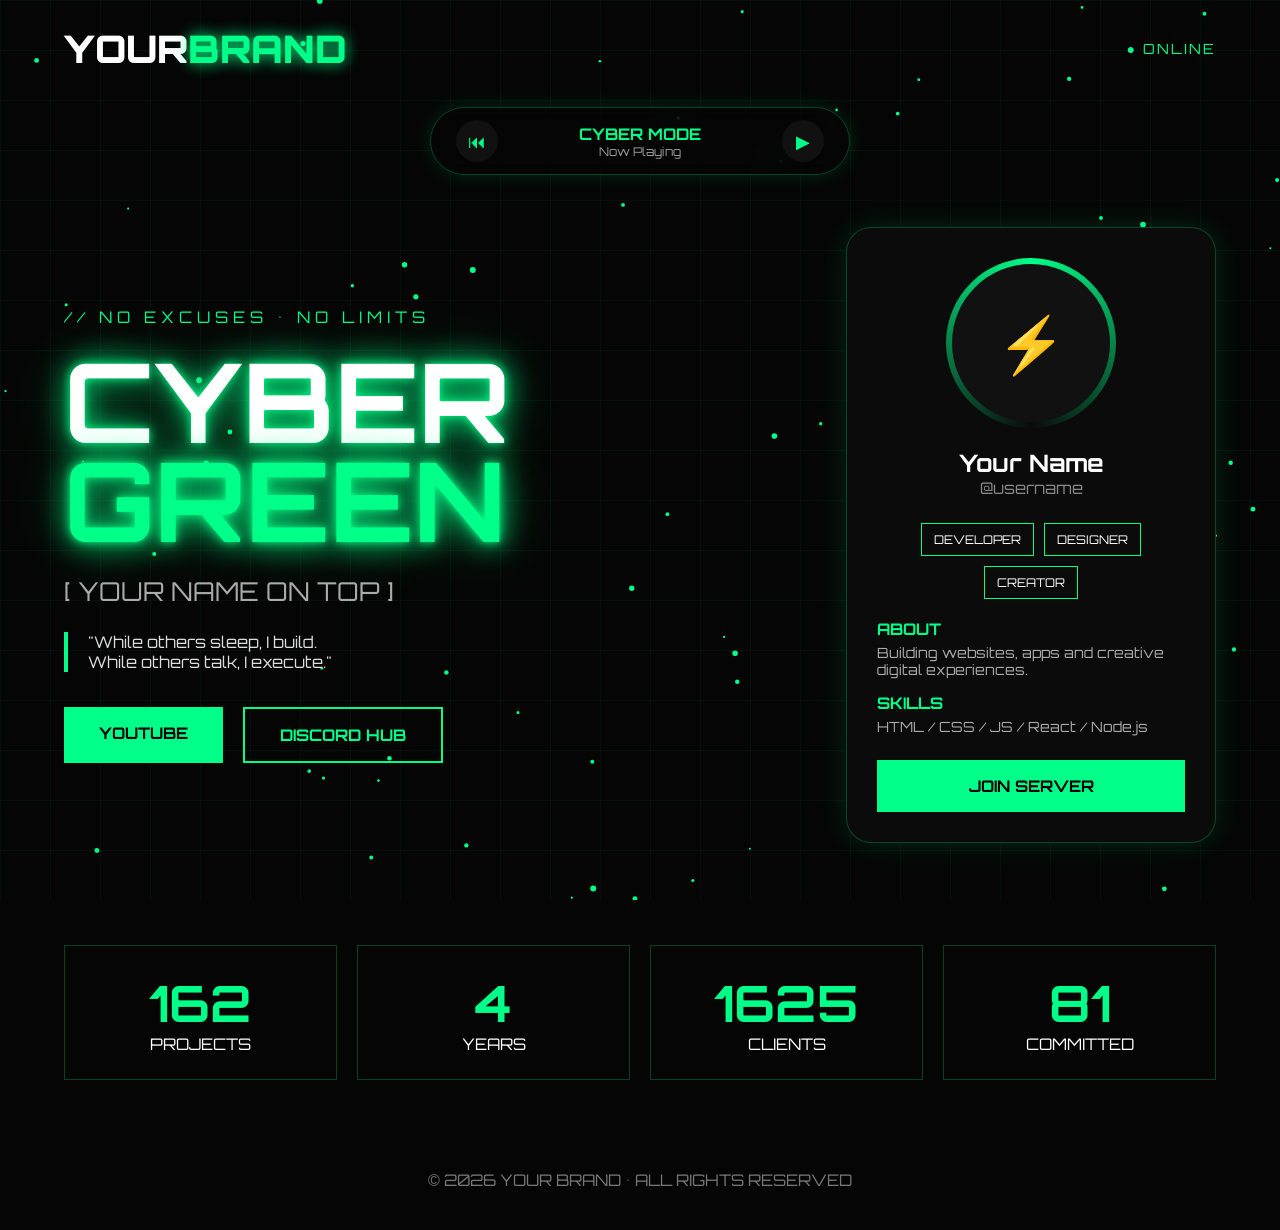
==== index.html @ ac00f73d "Add files via upload" ====
<!DOCTYPE html>
<html lang="en">
<head>
<meta charset="UTF-8">
<meta name="viewport" content="width=device-width, initial-scale=1.0">
<title>Cyber Green Portfolio</title>

<link href="https://fonts.googleapis.com/css2?family=Orbitron:wght@400;500;600;700;800;900&display=swap" rel="stylesheet">

<style>

:root{
    --green:#00ff88;
    --green-dark:#00cc6f;
    --bg:#050505;
    --card:#0b0b0b;
    --border:rgba(0,255,136,.25);
}

*{
    margin:0;
    padding:0;
    box-sizing:border-box;
    font-family:'Orbitron',sans-serif;
}

html{
    scroll-behavior:smooth;
}

body{
    background:var(--bg);
    color:white;
    overflow-x:hidden;
}

/* Animated background */

#particles{
    position:fixed;
    inset:0;
    z-index:-2;
}

.grid{
    position:fixed;
    inset:0;
    background:
    linear-gradient(rgba(0,255,136,.05) 1px, transparent 1px),
    linear-gradient(90deg, rgba(0,255,136,.05) 1px, transparent 1px);
    background-size:50px 50px;
    z-index:-1;
}

/* Header */

header{
    width:90%;
    margin:auto;
    padding:25px 0;
    display:flex;
    justify-content:space-between;
    align-items:center;
}

.logo{
    font-size:38px;
    font-weight:900;
}

.logo span{
    color:var(--green);
    text-shadow:0 0 15px var(--green);
}

.online{
    color:var(--green);
    font-size:14px;
    letter-spacing:2px;
}

/* Music Bar */

.music-bar{
    width:420px;
    max-width:90%;
    margin:10px auto 0;
    padding:12px 25px;
    border:1px solid var(--border);
    border-radius:50px;
    display:flex;
    justify-content:space-between;
    align-items:center;
    backdrop-filter:blur(10px);
    box-shadow:0 0 20px rgba(0,255,136,.15);
}

.music-btn{
    width:42px;
    height:42px;
    border-radius:50%;
    border:none;
    background:#111;
    color:var(--green);
    cursor:pointer;
    font-size:18px;
}

.song{
    text-align:center;
}

.song h4{
    color:var(--green);
}

.song p{
    font-size:12px;
    color:#999;
}

/* Hero */

.hero{
    width:90%;
    margin:auto;
    min-height:80vh;
    display:flex;
    justify-content:space-between;
    align-items:center;
    gap:50px;
}

.left{
    flex:1;
}

.tag{
    color:var(--green);
    letter-spacing:5px;
    margin-bottom:25px;
}

.hero h1{
    font-size:110px;
    line-height:.9;

    text-shadow:
    0 0 10px var(--green),
    0 0 30px var(--green),
    0 0 60px rgba(0,255,136,.4);
}

.hero h1 span{
    color:var(--green);
}

.subtitle{
    margin:25px 0;
    font-size:26px;
    color:#aaa;
}

.quote{
    border-left:4px solid var(--green);
    padding-left:20px;
    color:#ddd;
    max-width:550px;
    margin-bottom:35px;
}

.buttons{
    display:flex;
    gap:20px;
    flex-wrap:wrap;
}

.btn{
    padding:16px 35px;
    text-decoration:none;
    transition:.3s;
    font-weight:700;
}

.btn-primary{
    background:var(--green);
    color:black;
}

.btn-primary:hover{
    transform:translateY(-3px);
    box-shadow:0 0 25px var(--green);
}

.btn-outline{
    border:2px solid var(--green);
    color:var(--green);
}

.btn-outline:hover{
    background:var(--green);
    color:black;
}

/* Profile Card */

.card{
    width:370px;
    background:var(--card);
    border:1px solid var(--border);
    border-radius:25px;
    padding:30px;
    box-shadow:0 0 30px rgba(0,255,136,.15);
}

.avatar-wrap{
    display:flex;
    justify-content:center;
}

.avatar-ring{
    width:170px;
    height:170px;
    border-radius:50%;
    padding:6px;
    background:
    conic-gradient(
    var(--green),
    transparent,
    var(--green)
    );

    animation:spin 5s linear infinite;
}

.avatar{
    width:100%;
    height:100%;
    border-radius:50%;
    background:#111;
    display:flex;
    align-items:center;
    justify-content:center;
    font-size:55px;
}

@keyframes spin{
    from{transform:rotate(0deg);}
    to{transform:rotate(360deg);}
}

.card h2{
    text-align:center;
    margin-top:20px;
}

.username{
    text-align:center;
    color:#888;
    margin-bottom:25px;
}

.badges{
    display:flex;
    gap:10px;
    justify-content:center;
    flex-wrap:wrap;
    margin-bottom:20px;
}

.badge{
    border:1px solid var(--green);
    padding:8px 12px;
    font-size:12px;
}

.info{
    margin-top:15px;
}

.info h4{
    color:var(--green);
    margin-bottom:5px;
}

.info p{
    color:#aaa;
    font-size:14px;
}

.join{
    margin-top:25px;
    display:block;
    text-align:center;
    padding:16px;
    background:var(--green);
    color:black;
    text-decoration:none;
    font-weight:700;
}

/* Stats */

.stats{
    width:90%;
    margin:50px auto;
    display:grid;
    grid-template-columns:repeat(4,1fr);
    gap:20px;
}

.stat{
    text-align:center;
    padding:25px;
    border:1px solid var(--border);
}

.stat h2{
    color:var(--green);
    font-size:50px;
}

/* Footer */

footer{
    text-align:center;
    padding:40px 20px;
    color:#777;
}

/* Responsive */

@media(max-width:1000px){

.hero{
    flex-direction:column;
    text-align:center;
}

.quote{
    border:none;
    margin:auto auto 30px;
}

.hero h1{
    font-size:70px;
}

.stats{
    grid-template-columns:repeat(2,1fr);
}
}

@media(max-width:600px){

.hero h1{
    font-size:48px;
}

.stats{
    grid-template-columns:1fr;
}

.card{
    width:100%;
}
}

</style>
</head>
<body>

<canvas id="particles"></canvas>
<div class="grid"></div>

<header>
    <div class="logo">YOUR<span>BRAND</span></div>
    <div class="online">● ONLINE</div>
</header>

<div class="music-bar">
    <button class="music-btn">⏮</button>

    <div class="song">
        <h4>CYBER MODE</h4>
        <p>Now Playing</p>
    </div>

    <button class="music-btn">▶</button>
</div>

<section class="hero">

<div class="left">

    <div class="tag">// NO EXCUSES • NO LIMITS</div>

    <h1>
        CYBER<br>
        <span>GREEN</span>
    </h1>

    <div class="subtitle">
        [ YOUR NAME ON TOP ]
    </div>

    <div class="quote">
        "While others sleep, I build.<br>
        While others talk, I execute."
    </div>

    <div class="buttons">
        <a href="#" class="btn btn-primary">YOUTUBE</a>
        <a href="#" class="btn btn-outline">DISCORD HUB</a>
    </div>

</div>

<div class="card">

    <div class="avatar-wrap">
        <div class="avatar-ring">
            <div class="avatar">⚡</div>
        </div>
    </div>

    <h2>Your Name</h2>
    <div class="username">@username</div>

    <div class="badges">
        <div class="badge">DEVELOPER</div>
        <div class="badge">DESIGNER</div>
        <div class="badge">CREATOR</div>
    </div>

    <div class="info">
        <h4>ABOUT</h4>
        <p>Building websites, apps and creative digital experiences.</p>
    </div>

    <div class="info">
        <h4>SKILLS</h4>
        <p>HTML / CSS / JS / React / Node.js</p>
    </div>

    <a href="#" class="join">JOIN SERVER</a>

</div>

</section>

<section class="stats">

<div class="stat">
    <h2 data-target="200">0</h2>
    <p>PROJECTS</p>
</div>

<div class="stat">
    <h2 data-target="5">0</h2>
    <p>YEARS</p>
</div>

<div class="stat">
    <h2 data-target="2000">0</h2>
    <p>CLIENTS</p>
</div>

<div class="stat">
    <h2 data-target="100">0</h2>
    <p>COMMITTED</p>
</div>

</section>

<footer>
© 2026 YOUR BRAND • ALL RIGHTS RESERVED
</footer>

<script>

/* Counter Animation */

document.querySelectorAll('[data-target]').forEach(counter=>{

let target=+counter.dataset.target;
let count=0;

let update=()=>{

let increment=target/80;

if(count<target){
count+=increment;
counter.innerText=Math.floor(count);
requestAnimationFrame(update);
}else{
counter.innerText=target+"+";
}

}

update();

});

/* Particles */

const canvas=document.getElementById("particles");
const ctx=canvas.getContext("2d");

canvas.width=window.innerWidth;
canvas.height=window.innerHeight;

let particles=[];

for(let i=0;i<80;i++){

particles.push({
x:Math.random()*canvas.width,
y:Math.random()*canvas.height,
r:Math.random()*2+1,
dx:(Math.random()-.5)*1,
dy:(Math.random()-.5)*1
});

}

function animate(){

ctx.clearRect(0,0,canvas.width,canvas.height);

particles.forEach(p=>{

ctx.beginPath();
ctx.arc(p.x,p.y,p.r,0,Math.PI*2);
ctx.fillStyle="#00ff88";
ctx.fill();

p.x+=p.dx;
p.y+=p.dy;

if(p.x<0||p.x>canvas.width)p.dx*=-1;
if(p.y<0||p.y>canvas.height)p.dy*=-1;

});

requestAnimationFrame(animate);

}

animate();

window.addEventListener("resize",()=>{
canvas.width=window.innerWidth;
canvas.height=window.innerHeight;
});

</script>

</body>
</html>
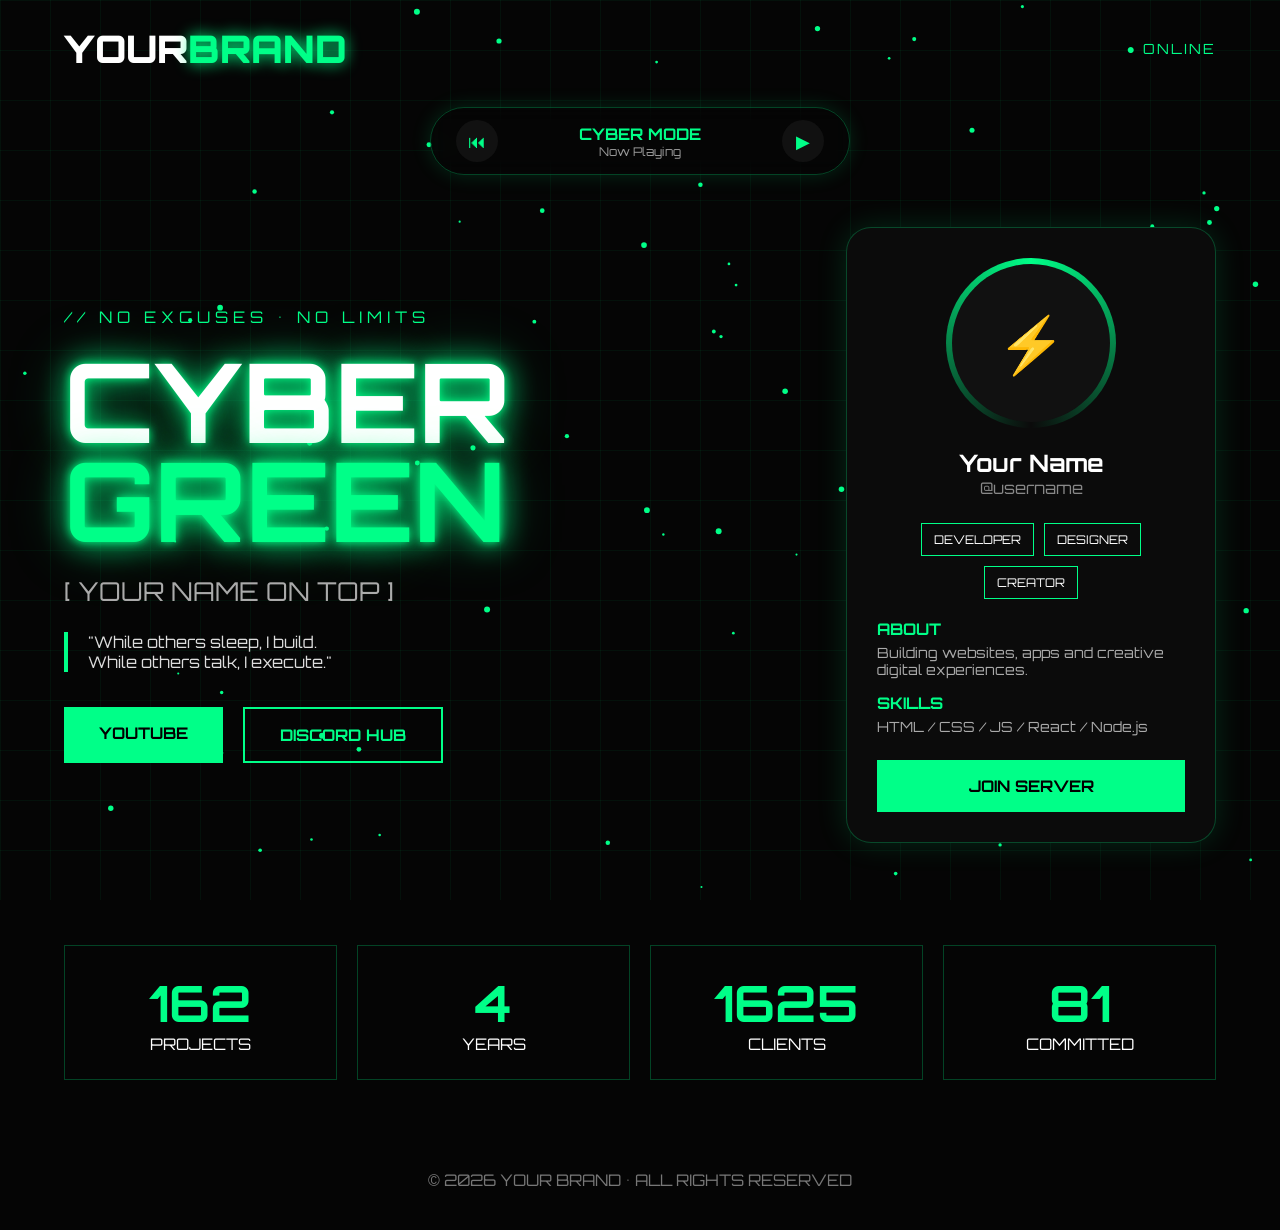
==== commit eb1a3767: "Update index.html" ====
--- a/index.html
+++ b/index.html
@@ -411,7 +411,12 @@
 
     <div class="buttons">
         <a href="#" class="btn btn-primary">YOUTUBE</a>
-        <a href="#" class="btn btn-outline">DISCORD HUB</a>
+        <a href="https://discord.gg/Ek6VVHVa"
+   target="_blank"
+   rel="noopener noreferrer"
+   class="btn btn-outline">
+   DISCORD HUB
+</a>
     </div>
 
 </div>
@@ -443,7 +448,12 @@
         <p>HTML / CSS / JS / React / Node.js</p>
     </div>
 
-    <a href="#" class="join">JOIN SERVER</a>
+    <a href="https://discord.gg/Ek6VVHVa"
+   target="_blank"
+   rel="noopener noreferrer"
+   class="join">
+   JOIN SERVER
+</a>
 
 </div>
 
@@ -559,4 +569,4 @@
 </script>
 
 </body>
-</html>+</html>
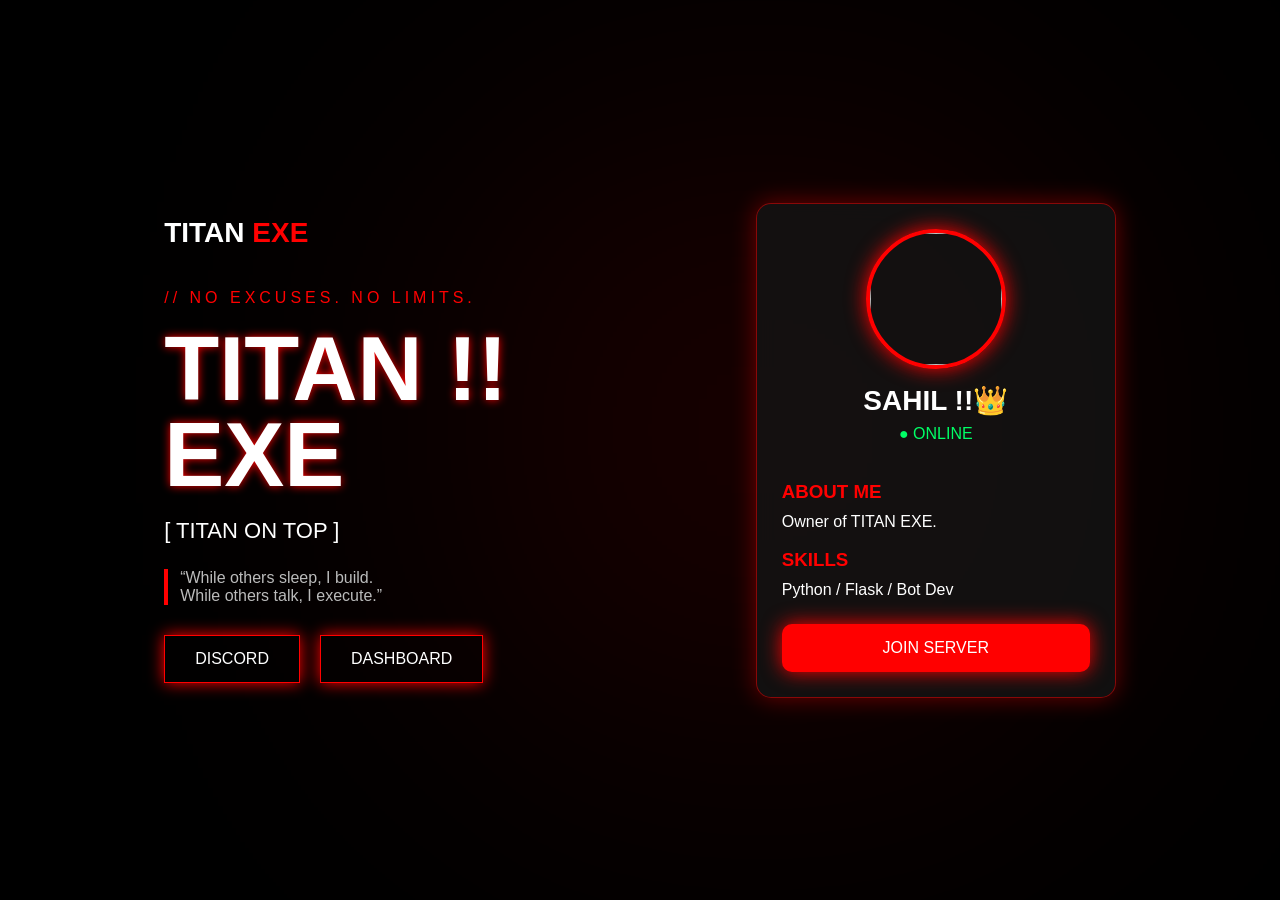
==== commit 625d6d99: "Add files via upload" ====
--- a/index.html
+++ b/index.html
@@ -3,570 +3,228 @@
 <head>
 <meta charset="UTF-8">
 <meta name="viewport" content="width=device-width, initial-scale=1.0">
-<title>Cyber Green Portfolio</title>
-
-<link href="https://fonts.googleapis.com/css2?family=Orbitron:wght@400;500;600;700;800;900&display=swap" rel="stylesheet">
+<title>TITAN EXE</title>
 
 <style>
-
-:root{
-    --green:#00ff88;
-    --green-dark:#00cc6f;
-    --bg:#050505;
-    --card:#0b0b0b;
-    --border:rgba(0,255,136,.25);
-}
-
 *{
-    margin:0;
-    padding:0;
-    box-sizing:border-box;
-    font-family:'Orbitron',sans-serif;
-}
-
-html{
-    scroll-behavior:smooth;
+margin:0;
+padding:0;
+box-sizing:border-box;
+font-family:Arial,sans-serif;
 }
 
 body{
-    background:var(--bg);
-    color:white;
-    overflow-x:hidden;
-}
-
-/* Animated background */
-
-#particles{
-    position:fixed;
-    inset:0;
-    z-index:-2;
-}
-
-.grid{
-    position:fixed;
-    inset:0;
-    background:
-    linear-gradient(rgba(0,255,136,.05) 1px, transparent 1px),
-    linear-gradient(90deg, rgba(0,255,136,.05) 1px, transparent 1px);
-    background-size:50px 50px;
-    z-index:-1;
-}
-
-/* Header */
-
-header{
-    width:90%;
-    margin:auto;
-    padding:25px 0;
-    display:flex;
-    justify-content:space-between;
-    align-items:center;
+background:#000;
+color:#fff;
+overflow-x:hidden;
+}
+
+body::before{
+content:"";
+position:fixed;
+width:500px;
+height:500px;
+background:red;
+filter:blur(180px);
+opacity:0.15;
+top:20%;
+left:40%;
+z-index:-1;
+}
+
+.container{
+min-height:100vh;
+display:flex;
+justify-content:space-around;
+align-items:center;
+padding:40px;
+}
+
+/* LEFT SIDE */
+.left{
+max-width:500px;
 }
 
 .logo{
-    font-size:38px;
-    font-weight:900;
+font-size:28px;
+font-weight:bold;
+margin-bottom:40px;
 }
 
 .logo span{
-    color:var(--green);
-    text-shadow:0 0 15px var(--green);
+color:red;
+}
+
+.tagline{
+color:red;
+letter-spacing:4px;
+margin-bottom:20px;
+}
+
+.hero{
+font-size:90px;
+font-weight:bold;
+line-height:0.95;
+text-shadow:0 0 10px red;
+margin-bottom:20px;
+}
+
+.subtitle{
+font-size:22px;
+margin-bottom:25px;
+}
+
+.quote{
+border-left:4px solid red;
+padding-left:12px;
+color:#bbb;
+margin-bottom:30px;
+}
+
+.buttons{
+display:flex;
+gap:20px;
+}
+
+.btn{
+padding:14px 30px;
+border:1px solid red;
+color:white;
+text-decoration:none;
+box-shadow:0 0 15px red;
+transition:0.3s;
+}
+
+.btn:hover{
+background:red;
+}
+
+/* CARD */
+.card{
+width:360px;
+padding:25px;
+background:rgba(20,20,20,0.8);
+border:1px solid rgba(255,0,0,0.5);
+border-radius:15px;
+box-shadow:0 0 25px rgba(255,0,0,0.4);
+backdrop-filter:blur(10px);
+}
+
+.profile{
+display:flex;
+flex-direction:column;
+align-items:center;
+}
+
+.circle{
+width:140px;
+height:140px;
+border-radius:50%;
+border:4px solid red;
+box-shadow:0 0 20px red;
+overflow:hidden;
+margin-bottom:15px;
+}
+
+.circle img{
+width:100%;
+height:100%;
+object-fit:cover;
+}
+
+.name{
+font-size:28px;
+font-weight:bold;
 }
 
 .online{
-    color:var(--green);
-    font-size:14px;
-    letter-spacing:2px;
-}
-
-/* Music Bar */
-
-.music-bar{
-    width:420px;
-    max-width:90%;
-    margin:10px auto 0;
-    padding:12px 25px;
-    border:1px solid var(--border);
-    border-radius:50px;
-    display:flex;
-    justify-content:space-between;
-    align-items:center;
-    backdrop-filter:blur(10px);
-    box-shadow:0 0 20px rgba(0,255,136,.15);
-}
-
-.music-btn{
-    width:42px;
-    height:42px;
-    border-radius:50%;
-    border:none;
-    background:#111;
-    color:var(--green);
-    cursor:pointer;
-    font-size:18px;
-}
-
-.song{
-    text-align:center;
-}
-
-.song h4{
-    color:var(--green);
-}
-
-.song p{
-    font-size:12px;
-    color:#999;
-}
-
-/* Hero */
+color:#00ff66;
+margin-top:8px;
+margin-bottom:20px;
+}
+
+.card h3{
+color:red;
+margin-top:18px;
+margin-bottom:10px;
+}
+
+.join{
+display:block;
+text-align:center;
+margin-top:25px;
+padding:15px;
+background:red;
+color:white;
+text-decoration:none;
+border-radius:10px;
+box-shadow:0 0 20px red;
+}
+
+@media(max-width:900px){
+.container{
+flex-direction:column;
+gap:50px;
+text-align:center;
+}
 
 .hero{
-    width:90%;
-    margin:auto;
-    min-height:80vh;
-    display:flex;
-    justify-content:space-between;
-    align-items:center;
-    gap:50px;
-}
-
-.left{
-    flex:1;
-}
-
-.tag{
-    color:var(--green);
-    letter-spacing:5px;
-    margin-bottom:25px;
-}
-
-.hero h1{
-    font-size:110px;
-    line-height:.9;
-
-    text-shadow:
-    0 0 10px var(--green),
-    0 0 30px var(--green),
-    0 0 60px rgba(0,255,136,.4);
-}
-
-.hero h1 span{
-    color:var(--green);
-}
-
-.subtitle{
-    margin:25px 0;
-    font-size:26px;
-    color:#aaa;
-}
-
-.quote{
-    border-left:4px solid var(--green);
-    padding-left:20px;
-    color:#ddd;
-    max-width:550px;
-    margin-bottom:35px;
+font-size:60px;
 }
 
 .buttons{
-    display:flex;
-    gap:20px;
-    flex-wrap:wrap;
-}
-
-.btn{
-    padding:16px 35px;
-    text-decoration:none;
-    transition:.3s;
-    font-weight:700;
-}
-
-.btn-primary{
-    background:var(--green);
-    color:black;
-}
-
-.btn-primary:hover{
-    transform:translateY(-3px);
-    box-shadow:0 0 25px var(--green);
-}
-
-.btn-outline{
-    border:2px solid var(--green);
-    color:var(--green);
-}
-
-.btn-outline:hover{
-    background:var(--green);
-    color:black;
-}
-
-/* Profile Card */
-
-.card{
-    width:370px;
-    background:var(--card);
-    border:1px solid var(--border);
-    border-radius:25px;
-    padding:30px;
-    box-shadow:0 0 30px rgba(0,255,136,.15);
-}
-
-.avatar-wrap{
-    display:flex;
-    justify-content:center;
-}
-
-.avatar-ring{
-    width:170px;
-    height:170px;
-    border-radius:50%;
-    padding:6px;
-    background:
-    conic-gradient(
-    var(--green),
-    transparent,
-    var(--green)
-    );
-
-    animation:spin 5s linear infinite;
-}
-
-.avatar{
-    width:100%;
-    height:100%;
-    border-radius:50%;
-    background:#111;
-    display:flex;
-    align-items:center;
-    justify-content:center;
-    font-size:55px;
-}
-
-@keyframes spin{
-    from{transform:rotate(0deg);}
-    to{transform:rotate(360deg);}
-}
-
-.card h2{
-    text-align:center;
-    margin-top:20px;
-}
-
-.username{
-    text-align:center;
-    color:#888;
-    margin-bottom:25px;
-}
-
-.badges{
-    display:flex;
-    gap:10px;
-    justify-content:center;
-    flex-wrap:wrap;
-    margin-bottom:20px;
-}
-
-.badge{
-    border:1px solid var(--green);
-    padding:8px 12px;
-    font-size:12px;
-}
-
-.info{
-    margin-top:15px;
-}
-
-.info h4{
-    color:var(--green);
-    margin-bottom:5px;
-}
-
-.info p{
-    color:#aaa;
-    font-size:14px;
-}
-
-.join{
-    margin-top:25px;
-    display:block;
-    text-align:center;
-    padding:16px;
-    background:var(--green);
-    color:black;
-    text-decoration:none;
-    font-weight:700;
-}
-
-/* Stats */
-
-.stats{
-    width:90%;
-    margin:50px auto;
-    display:grid;
-    grid-template-columns:repeat(4,1fr);
-    gap:20px;
-}
-
-.stat{
-    text-align:center;
-    padding:25px;
-    border:1px solid var(--border);
-}
-
-.stat h2{
-    color:var(--green);
-    font-size:50px;
-}
-
-/* Footer */
-
-footer{
-    text-align:center;
-    padding:40px 20px;
-    color:#777;
-}
-
-/* Responsive */
-
-@media(max-width:1000px){
-
-.hero{
-    flex-direction:column;
-    text-align:center;
-}
-
-.quote{
-    border:none;
-    margin:auto auto 30px;
-}
-
-.hero h1{
-    font-size:70px;
-}
-
-.stats{
-    grid-template-columns:repeat(2,1fr);
-}
-}
-
-@media(max-width:600px){
-
-.hero h1{
-    font-size:48px;
-}
-
-.stats{
-    grid-template-columns:1fr;
-}
-
-.card{
-    width:100%;
-}
-}
-
+justify-content:center;
+}
+}
 </style>
 </head>
 <body>
 
-<canvas id="particles"></canvas>
-<div class="grid"></div>
-
-<header>
-    <div class="logo">YOUR<span>BRAND</span></div>
-    <div class="online">● ONLINE</div>
-</header>
-
-<div class="music-bar">
-    <button class="music-btn">⏮</button>
-
-    <div class="song">
-        <h4>CYBER MODE</h4>
-        <p>Now Playing</p>
-    </div>
-
-    <button class="music-btn">▶</button>
-</div>
-
-<section class="hero">
+<div class="container">
 
 <div class="left">
-
-    <div class="tag">// NO EXCUSES • NO LIMITS</div>
-
-    <h1>
-        CYBER<br>
-        <span>GREEN</span>
-    </h1>
-
-    <div class="subtitle">
-        [ YOUR NAME ON TOP ]
-    </div>
-
-    <div class="quote">
-        "While others sleep, I build.<br>
-        While others talk, I execute."
-    </div>
-
-    <div class="buttons">
-        <a href="#" class="btn btn-primary">YOUTUBE</a>
-        <a href="https://discord.gg/Ek6VVHVa"
-   target="_blank"
-   rel="noopener noreferrer"
-   class="btn btn-outline">
-   DISCORD HUB
-</a>
-    </div>
-
+<div class="logo">TITAN <span>EXE</span></div>
+
+<div class="tagline">// NO EXCUSES. NO LIMITS.</div>
+
+<div class="hero">
+TITAN !!<br>
+EXE
+</div>
+
+<div class="subtitle">[ TITAN ON TOP ]</div>
+
+<div class="quote">
+“While others sleep, I build.<br>
+While others talk, I execute.”
+</div>
+
+<div class="buttons">
+<a href="https://discord.gg/RB3tC5G5" class="btn">DISCORD</a>
+<a href="https://discord.gg/RB3tC5G5" class="btn">DASHBOARD</a>
+</div>
 </div>
 
 <div class="card">
-
-    <div class="avatar-wrap">
-        <div class="avatar-ring">
-            <div class="avatar">⚡</div>
-        </div>
-    </div>
-
-    <h2>Your Name</h2>
-    <div class="username">@username</div>
-
-    <div class="badges">
-        <div class="badge">DEVELOPER</div>
-        <div class="badge">DESIGNER</div>
-        <div class="badge">CREATOR</div>
-    </div>
-
-    <div class="info">
-        <h4>ABOUT</h4>
-        <p>Building websites, apps and creative digital experiences.</p>
-    </div>
-
-    <div class="info">
-        <h4>SKILLS</h4>
-        <p>HTML / CSS / JS / React / Node.js</p>
-    </div>
-
-    <a href="https://discord.gg/Ek6VVHVa"
-   target="_blank"
-   rel="noopener noreferrer"
-   class="join">
-   JOIN SERVER
-</a>
-
-</div>
-
-</section>
-
-<section class="stats">
-
-<div class="stat">
-    <h2 data-target="200">0</h2>
-    <p>PROJECTS</p>
-</div>
-
-<div class="stat">
-    <h2 data-target="5">0</h2>
-    <p>YEARS</p>
-</div>
-
-<div class="stat">
-    <h2 data-target="2000">0</h2>
-    <p>CLIENTS</p>
-</div>
-
-<div class="stat">
-    <h2 data-target="100">0</h2>
-    <p>COMMITTED</p>
-</div>
-
-</section>
-
-<footer>
-© 2026 YOUR BRAND • ALL RIGHTS RESERVED
-</footer>
-
-<script>
-
-/* Counter Animation */
-
-document.querySelectorAll('[data-target]').forEach(counter=>{
-
-let target=+counter.dataset.target;
-let count=0;
-
-let update=()=>{
-
-let increment=target/80;
-
-if(count<target){
-count+=increment;
-counter.innerText=Math.floor(count);
-requestAnimationFrame(update);
-}else{
-counter.innerText=target+"+";
-}
-
-}
-
-update();
-
-});
-
-/* Particles */
-
-const canvas=document.getElementById("particles");
-const ctx=canvas.getContext("2d");
-
-canvas.width=window.innerWidth;
-canvas.height=window.innerHeight;
-
-let particles=[];
-
-for(let i=0;i<80;i++){
-
-particles.push({
-x:Math.random()*canvas.width,
-y:Math.random()*canvas.height,
-r:Math.random()*2+1,
-dx:(Math.random()-.5)*1,
-dy:(Math.random()-.5)*1
-});
-
-}
-
-function animate(){
-
-ctx.clearRect(0,0,canvas.width,canvas.height);
-
-particles.forEach(p=>{
-
-ctx.beginPath();
-ctx.arc(p.x,p.y,p.r,0,Math.PI*2);
-ctx.fillStyle="#00ff88";
-ctx.fill();
-
-p.x+=p.dx;
-p.y+=p.dy;
-
-if(p.x<0||p.x>canvas.width)p.dx*=-1;
-if(p.y<0||p.y>canvas.height)p.dy*=-1;
-
-});
-
-requestAnimationFrame(animate);
-
-}
-
-animate();
-
-window.addEventListener("resize",()=>{
-canvas.width=window.innerWidth;
-canvas.height=window.innerHeight;
-});
-
-</script>
+<div class="profile">
+<div class="circle">
+<img src="profile.jpg">
+</div>
+
+<div class="name">SAHIL !!👑</div>
+<div class="online">● ONLINE</div>
+</div>
+
+<h3>ABOUT ME</h3>
+<p>Owner of TITAN EXE.</p>
+
+<h3>SKILLS</h3>
+<p>Python / Flask / Bot Dev</p>
+
+<a href="https://discord.gg/RB3tC5G5" class="join">JOIN SERVER</a>
+</div>
+
+</div>
 
 </body>
-</html>
+</html>
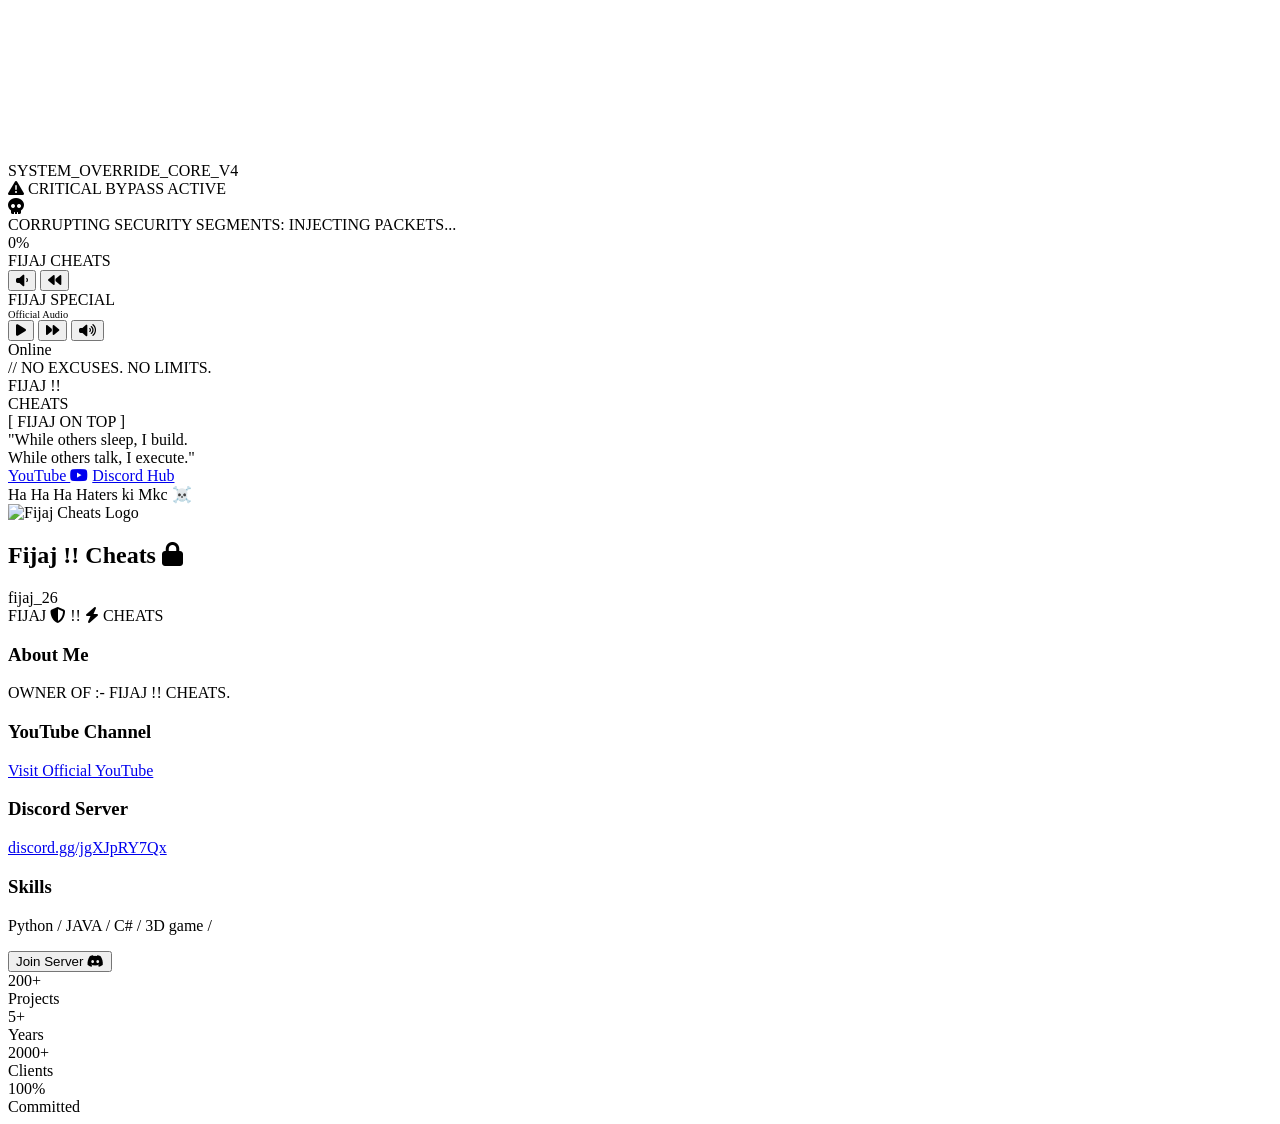
==== commit d0bf2d80: "Update index.html" ====
--- a/index.html
+++ b/index.html
@@ -1,230 +1,127 @@
+
 <!DOCTYPE html>
 <html lang="en">
 <head>
-<meta charset="UTF-8">
-<meta name="viewport" content="width=device-width, initial-scale=1.0">
-<title>TITAN EXE</title>
-
-<style>
-*{
-margin:0;
-padding:0;
-box-sizing:border-box;
-font-family:Arial,sans-serif;
-}
-
-body{
-background:#000;
-color:#fff;
-overflow-x:hidden;
-}
-
-body::before{
-content:"";
-position:fixed;
-width:500px;
-height:500px;
-background:red;
-filter:blur(180px);
-opacity:0.15;
-top:20%;
-left:40%;
-z-index:-1;
-}
-
-.container{
-min-height:100vh;
-display:flex;
-justify-content:space-around;
-align-items:center;
-padding:40px;
-}
-
-/* LEFT SIDE */
-.left{
-max-width:500px;
-}
-
-.logo{
-font-size:28px;
-font-weight:bold;
-margin-bottom:40px;
-}
-
-.logo span{
-color:red;
-}
-
-.tagline{
-color:red;
-letter-spacing:4px;
-margin-bottom:20px;
-}
-
-.hero{
-font-size:90px;
-font-weight:bold;
-line-height:0.95;
-text-shadow:0 0 10px red;
-margin-bottom:20px;
-}
-
-.subtitle{
-font-size:22px;
-margin-bottom:25px;
-}
-
-.quote{
-border-left:4px solid red;
-padding-left:12px;
-color:#bbb;
-margin-bottom:30px;
-}
-
-.buttons{
-display:flex;
-gap:20px;
-}
-
-.btn{
-padding:14px 30px;
-border:1px solid red;
-color:white;
-text-decoration:none;
-box-shadow:0 0 15px red;
-transition:0.3s;
-}
-
-.btn:hover{
-background:red;
-}
-
-/* CARD */
-.card{
-width:360px;
-padding:25px;
-background:rgba(20,20,20,0.8);
-border:1px solid rgba(255,0,0,0.5);
-border-radius:15px;
-box-shadow:0 0 25px rgba(255,0,0,0.4);
-backdrop-filter:blur(10px);
-}
-
-.profile{
-display:flex;
-flex-direction:column;
-align-items:center;
-}
-
-.circle{
-width:140px;
-height:140px;
-border-radius:50%;
-border:4px solid red;
-box-shadow:0 0 20px red;
-overflow:hidden;
-margin-bottom:15px;
-}
-
-.circle img{
-width:100%;
-height:100%;
-object-fit:cover;
-}
-
-.name{
-font-size:28px;
-font-weight:bold;
-}
-
-.online{
-color:#00ff66;
-margin-top:8px;
-margin-bottom:20px;
-}
-
-.card h3{
-color:red;
-margin-top:18px;
-margin-bottom:10px;
-}
-
-.join{
-display:block;
-text-align:center;
-margin-top:25px;
-padding:15px;
-background:red;
-color:white;
-text-decoration:none;
-border-radius:10px;
-box-shadow:0 0 20px red;
-}
-
-@media(max-width:900px){
-.container{
-flex-direction:column;
-gap:50px;
-text-align:center;
-}
-
-.hero{
-font-size:60px;
-}
-
-.buttons{
-justify-content:center;
-}
-}
-</style>
+    <meta charset="UTF-8">
+    <meta name="viewport" content="width=device-width, initial-scale=1.0">
+    <title>FIJAJ !! CHEATS | Official Hub</title>
+    
+    <link rel="preconnect" href="https://fonts.googleapis.com">
+    <link rel="preconnect" href="https://fonts.gstatic.com" crossorigin>
+    <link href="https://fonts.googleapis.com/css2?family=Orbitron:wght@500;700;900&family=Rajdhani:wght@500;600;700&family=Share+Tech+Mono&display=swap" rel="stylesheet">
+    
+    <link rel="stylesheet" href="https://cdnjs.cloudflare.com/ajax/libs/font-awesome/6.4.0/css/all.min.css">
+    <link rel="stylesheet" href="style.css">
 </head>
 <body>
 
-<div class="container">
+    <div id="hacking-loader">
+        <canvas id="matrix-canvas"></canvas>
+        <div class="scanlines"></div>
+        <div class="glitch-vignette"></div>
 
-<div class="left">
-<div class="logo">TITAN <span>EXE</span></div>
+        <div class="loader-terminal-full">
+            <div class="terminal-header-full">
+                <div class="header-left">
+                    <span class="dot red-pulse"></span>
+                    <span class="dot red-pulse-delayed1"></span>
+                    <span class="dot red-pulse-delayed2"></span>
+                    <span class="terminal-title data-glitch" data-text="SYSTEM_OVERRIDE_CORE_V4">SYSTEM_OVERRIDE_CORE_V4</span>
+                </div>
+                <div class="header-right"><i class="fa-solid fa-triangle-exclamation"></i> CRITICAL BYPASS ACTIVE</div>
+            </div>
+            
+            <div class="terminal-body-full" id="loader-logs"></div>
+            
+            <div class="loader-footer-full">
+                <div class="progress-status-container">
+                    <span class="status-icon"><i class="fa-solid fa-skull"></i></span>
+                    <div class="progress-status-text">CORRUPTING SECURITY SEGMENTS: <span class="loading-blink" id="status-string">INJECTING PACKETS...</span></div>
+                </div>
+                <div class="loader-progress-container-full">
+                    <div class="loader-progress-bar-full" id="loader-progress"></div>
+                    <div class="loader-percentage-full" id="loader-percentage">0%</div>
+                </div>
+            </div>
+        </div>
+    </div>
 
-<div class="tagline">// NO EXCUSES. NO LIMITS.</div>
+    <div id="particle-container"></div>
+    
+    <audio id="bgMusic" loop>
+        <source src="https://www.image2url.com/r2/default/audio/1780821429758-8bbe072d-3b9f-4ade-9f46-689be12c925a.mp3" type="audio/mpeg">
+    </audio>
 
-<div class="hero">
-TITAN !!<br>
-EXE
-</div>
+    <header class="animate-fade-in">
+        <div class="brand-logo data-glitch" data-text="FIJAJ CHEATS">FIJAJ <span>CHEATS</span></div>
+        <div class="music-bar">
+            <button class="audio-btn vol-btn" id="volDownBtn" title="Volume Down"><i class="fa-solid fa-volume-low"></i></button>
+            <button class="audio-btn" id="prevBtn"><i class="fa-solid fa-backward"></i></button>
+            <div class="music-info">
+                <span id="trackName">FIJAJ SPECIAL</span>
+                <small id="artistName" style="color:var(--text-gray); font-size:0.65rem; display:block;">Official Audio</small>
+            </div>
+            <button class="audio-btn" id="musicBtn"><i class="fa-solid fa-play"></i></button>
+            <button class="audio-btn" id="nextBtn"><i class="fa-solid fa-forward"></i></button>
+            <button class="audio-btn vol-btn" id="volUpBtn" title="Volume Up"><i class="fa-solid fa-volume-high"></i></button>
+        </div>
+        <div class="status-badge"><span class="pulse-node"></span> Online</div>
+    </header>
 
-<div class="subtitle">[ TITAN ON TOP ]</div>
+    <div class="main-workspace">
+        <div class="left-panel">
+            <div class="terminal-tag animate-text-pop">// NO EXCUSES. NO LIMITS.</div>
+            <div class="main-title animate-text-glow">FIJAJ <span>!!</span><br>CHEATS</div>
+            <div class="branding-sub animate-text-reveal">[ FIJAJ ON TOP ]</div>
+            <div class="motto-box animate-text-fade">"While others sleep, I build. <br>While others talk, I execute."</div>
+            <div class="action-cluster animate-buttons">
+                <a href="https://www.youtube.com/channel/UC_sMjADIs3sQcwPvKjjGpPw" target="_blank" class="trigger-btn btn-fill sound-btn">YouTube <i class="fa-brands fa-youtube"></i></a>
+                <a href="https://discord.gg/jgXJpRY7Qx" target="_blank" class="trigger-btn btn-border sound-btn">Discord Hub</a>
+            </div>
+        </div>
 
-<div class="quote">
-“While others sleep, I build.<br>
-While others talk, I execute.”
-</div>
+        <div class="right-panel">
+            <div class="profile-container animate-card-rise">
+                <div class="speech-header animate-text-fade" id="discordStatusText">Ha Ha Ha Haters ki Mkc ☠️</div>
+                <div class="identity-card">
+                    <div class="avatar-frame">
+                        <img id="discordAvatar" src="" alt="Fijaj Cheats Logo">
+                        <span class="live-status-dot online" id="statusDot"></span>
+                    </div>
+                    <h2 class="animate-text-pop">Fijaj !! Cheats <i class="fa-solid fa-lock"></i></h2>
+                    <div class="user-tag" id="discordTag">fijaj_26</div>
+                </div>
+                <div class="badge-grid">
+                    <span class="badge-node animate-pulse-slow">FIJAJ </span>
+                    <span class="badge-node animate-pulse-slow"><i class="fa-solid fa-shield-halved"></i> !!</span>
+                    <span class="badge-node animate-pulse-slow"><i class="fa-solid fa-bolt"></i> CHEATS</span>
+                </div>
+                <div class="separator"></div>
+                <div class="meta-details">
+                    <h3 class="animate-text-reveal">About Me</h3>
+                    <p id="customStatus" class="animate-text-fade">OWNER OF :- FIJAJ !! CHEATS.</p>
+                    
+                    <h3 class="animate-text-reveal">YouTube Channel</h3>
+                    <p class="animate-text-fade"><a href="https://www.youtube.com/channel/UC_sMjADIs3sQcwPvKjjGpPw" target="_blank" class="meta-link sound-btn">Visit Official YouTube</a></p>
+                    
+                    <h3 class="animate-text-reveal">Discord Server</h3>
+                    <p class="animate-text-fade"><a href="https://discord.gg/jgXJpRY7Qx" target="_blank" class="meta-link sound-btn">discord.gg/jgXJpRY7Qx</a></p>
+                    
+                    <h3 class="animate-text-reveal">Skills</h3>
+                    <p class="animate-text-fade">Python / JAVA / C# / 3D game / </p>
+                </div>
+                <button class="action-connect sound-btn" id="joinServerBtn">Join Server <i class="fa-brands fa-discord"></i></button>
+            </div>
+        </div>
+    </div>
 
-<div class="buttons">
-<a href="https://discord.gg/RB3tC5G5" class="btn">DISCORD</a>
-<a href="https://discord.gg/RB3tC5G5" class="btn">DASHBOARD</a>
-</div>
-</div>
+    <div class="metric-footer animate-fade-in">
+        <div class="metric-node"><div class="metric-val">200+</div><div class="metric-lbl">Projects</div></div>
+        <div class="metric-node"><div class="metric-val">5+</div><div class="metric-lbl">Years</div></div>
+        <div class="metric-node"><div class="metric-val">2000+</div><div class="metric-lbl">Clients</div></div>
+        <div class="metric-node"><div class="metric-val">100%</div><div class="metric-lbl">Committed</div></div>
+    </div>
 
-<div class="card">
-<div class="profile">
-<div class="circle">
-<img src="profile.jpg">
-</div>
-
-<div class="name">SAHIL !!👑</div>
-<div class="online">● ONLINE</div>
-</div>
-
-<h3>ABOUT ME</h3>
-<p>Owner of TITAN EXE.</p>
-
-<h3>SKILLS</h3>
-<p>Python / Flask / Bot Dev</p>
-
-<a href="https://discord.gg/RB3tC5G5" class="join">JOIN SERVER</a>
-</div>
-
-</div>
-
+    <script src="script.js"></script>
 </body>
-</html>+</html>
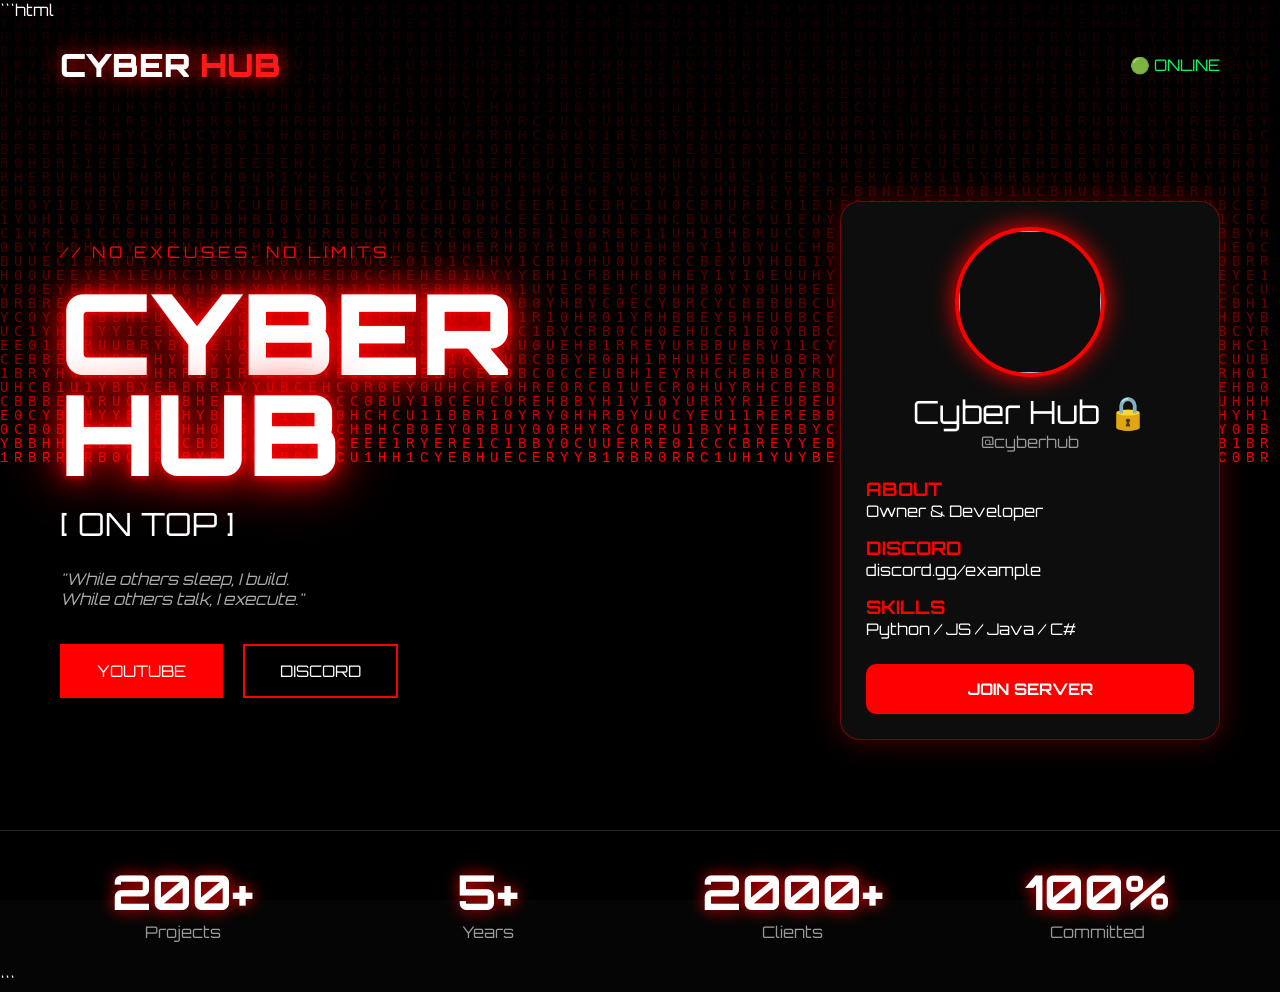
==== commit 93d99f86: "Update index.html" ====
--- a/index.html
+++ b/index.html
@@ -1,127 +1,404 @@
-
+```html
 <!DOCTYPE html>
 <html lang="en">
 <head>
-    <meta charset="UTF-8">
-    <meta name="viewport" content="width=device-width, initial-scale=1.0">
-    <title>FIJAJ !! CHEATS | Official Hub</title>
-    
-    <link rel="preconnect" href="https://fonts.googleapis.com">
-    <link rel="preconnect" href="https://fonts.gstatic.com" crossorigin>
-    <link href="https://fonts.googleapis.com/css2?family=Orbitron:wght@500;700;900&family=Rajdhani:wght@500;600;700&family=Share+Tech+Mono&display=swap" rel="stylesheet">
-    
-    <link rel="stylesheet" href="https://cdnjs.cloudflare.com/ajax/libs/font-awesome/6.4.0/css/all.min.css">
-    <link rel="stylesheet" href="style.css">
+<meta charset="UTF-8">
+<meta name="viewport" content="width=device-width, initial-scale=1.0">
+
+<title>Cyber Portfolio</title>
+
+<link href="https://fonts.googleapis.com/css2?family=Orbitron:wght@400;700;900&display=swap" rel="stylesheet">
+
+<style>
+
+:root{
+--red:#ff1a1a;
+--bg:#050505;
+--card:#0d0d0d;
+--text:#ffffff;
+}
+
+*{
+margin:0;
+padding:0;
+box-sizing:border-box;
+}
+
+body{
+background:var(--bg);
+color:var(--text);
+font-family:'Orbitron',sans-serif;
+overflow-x:hidden;
+}
+
+canvas{
+position:fixed;
+top:0;
+left:0;
+width:100%;
+height:100%;
+z-index:-1;
+}
+
+header{
+display:flex;
+justify-content:space-between;
+align-items:center;
+padding:25px 60px;
+}
+
+.logo{
+font-size:2rem;
+font-weight:900;
+text-shadow:0 0 20px red;
+}
+
+.logo span{
+color:var(--red);
+}
+
+.online{
+color:#00ff66;
+}
+
+.main{
+display:flex;
+justify-content:space-between;
+align-items:center;
+padding:60px;
+min-height:80vh;
+}
+
+.left{
+width:55%;
+}
+
+.tag{
+color:red;
+letter-spacing:4px;
+margin-bottom:20px;
+}
+
+.title{
+font-size:7rem;
+line-height:.9;
+font-weight:900;
+text-shadow:
+0 0 10px red,
+0 0 30px red,
+0 0 60px red;
+}
+
+.subtitle{
+font-size:2rem;
+margin-top:20px;
+}
+
+.quote{
+margin-top:25px;
+color:#aaa;
+font-style:italic;
+}
+
+.buttons{
+margin-top:35px;
+display:flex;
+gap:20px;
+}
+
+.btn{
+padding:15px 35px;
+text-decoration:none;
+color:white;
+border:2px solid red;
+transition:.3s;
+}
+
+.btn.red{
+background:red;
+}
+
+.btn:hover{
+transform:translateY(-5px);
+box-shadow:0 0 20px red;
+}
+
+.card{
+width:380px;
+background:var(--card);
+border:1px solid rgba(255,0,0,.4);
+border-radius:20px;
+padding:25px;
+box-shadow:0 0 30px rgba(255,0,0,.3);
+}
+
+.avatar{
+width:150px;
+height:150px;
+margin:auto;
+border-radius:50%;
+overflow:hidden;
+border:4px solid red;
+box-shadow:0 0 25px red;
+}
+
+.avatar img{
+width:100%;
+height:100%;
+object-fit:cover;
+}
+
+.name{
+text-align:center;
+font-size:2rem;
+margin-top:15px;
+}
+
+.username{
+text-align:center;
+color:#999;
+}
+
+.info{
+margin-top:25px;
+}
+
+.info h3{
+color:red;
+margin-top:15px;
+}
+
+.join{
+display:block;
+margin-top:25px;
+text-align:center;
+background:red;
+padding:15px;
+border-radius:10px;
+text-decoration:none;
+color:white;
+font-weight:bold;
+}
+
+.stats{
+display:grid;
+grid-template-columns:repeat(4,1fr);
+padding:30px;
+border-top:1px solid #222;
+text-align:center;
+}
+
+.stats h2{
+font-size:3rem;
+text-shadow:0 0 15px red;
+}
+
+.stats p{
+color:#999;
+}
+
+@media(max-width:900px){
+
+.main{
+flex-direction:column;
+gap:40px;
+}
+
+.left{
+width:100%;
+text-align:center;
+}
+
+.title{
+font-size:4rem;
+}
+
+.stats{
+grid-template-columns:repeat(2,1fr);
+gap:20px;
+}
+
+}
+
+</style>
 </head>
 <body>
 
-    <div id="hacking-loader">
-        <canvas id="matrix-canvas"></canvas>
-        <div class="scanlines"></div>
-        <div class="glitch-vignette"></div>
-
-        <div class="loader-terminal-full">
-            <div class="terminal-header-full">
-                <div class="header-left">
-                    <span class="dot red-pulse"></span>
-                    <span class="dot red-pulse-delayed1"></span>
-                    <span class="dot red-pulse-delayed2"></span>
-                    <span class="terminal-title data-glitch" data-text="SYSTEM_OVERRIDE_CORE_V4">SYSTEM_OVERRIDE_CORE_V4</span>
-                </div>
-                <div class="header-right"><i class="fa-solid fa-triangle-exclamation"></i> CRITICAL BYPASS ACTIVE</div>
-            </div>
-            
-            <div class="terminal-body-full" id="loader-logs"></div>
-            
-            <div class="loader-footer-full">
-                <div class="progress-status-container">
-                    <span class="status-icon"><i class="fa-solid fa-skull"></i></span>
-                    <div class="progress-status-text">CORRUPTING SECURITY SEGMENTS: <span class="loading-blink" id="status-string">INJECTING PACKETS...</span></div>
-                </div>
-                <div class="loader-progress-container-full">
-                    <div class="loader-progress-bar-full" id="loader-progress"></div>
-                    <div class="loader-percentage-full" id="loader-percentage">0%</div>
-                </div>
-            </div>
-        </div>
-    </div>
-
-    <div id="particle-container"></div>
-    
-    <audio id="bgMusic" loop>
-        <source src="https://www.image2url.com/r2/default/audio/1780821429758-8bbe072d-3b9f-4ade-9f46-689be12c925a.mp3" type="audio/mpeg">
-    </audio>
-
-    <header class="animate-fade-in">
-        <div class="brand-logo data-glitch" data-text="FIJAJ CHEATS">FIJAJ <span>CHEATS</span></div>
-        <div class="music-bar">
-            <button class="audio-btn vol-btn" id="volDownBtn" title="Volume Down"><i class="fa-solid fa-volume-low"></i></button>
-            <button class="audio-btn" id="prevBtn"><i class="fa-solid fa-backward"></i></button>
-            <div class="music-info">
-                <span id="trackName">FIJAJ SPECIAL</span>
-                <small id="artistName" style="color:var(--text-gray); font-size:0.65rem; display:block;">Official Audio</small>
-            </div>
-            <button class="audio-btn" id="musicBtn"><i class="fa-solid fa-play"></i></button>
-            <button class="audio-btn" id="nextBtn"><i class="fa-solid fa-forward"></i></button>
-            <button class="audio-btn vol-btn" id="volUpBtn" title="Volume Up"><i class="fa-solid fa-volume-high"></i></button>
-        </div>
-        <div class="status-badge"><span class="pulse-node"></span> Online</div>
-    </header>
-
-    <div class="main-workspace">
-        <div class="left-panel">
-            <div class="terminal-tag animate-text-pop">// NO EXCUSES. NO LIMITS.</div>
-            <div class="main-title animate-text-glow">FIJAJ <span>!!</span><br>CHEATS</div>
-            <div class="branding-sub animate-text-reveal">[ FIJAJ ON TOP ]</div>
-            <div class="motto-box animate-text-fade">"While others sleep, I build. <br>While others talk, I execute."</div>
-            <div class="action-cluster animate-buttons">
-                <a href="https://www.youtube.com/channel/UC_sMjADIs3sQcwPvKjjGpPw" target="_blank" class="trigger-btn btn-fill sound-btn">YouTube <i class="fa-brands fa-youtube"></i></a>
-                <a href="https://discord.gg/jgXJpRY7Qx" target="_blank" class="trigger-btn btn-border sound-btn">Discord Hub</a>
-            </div>
-        </div>
-
-        <div class="right-panel">
-            <div class="profile-container animate-card-rise">
-                <div class="speech-header animate-text-fade" id="discordStatusText">Ha Ha Ha Haters ki Mkc ☠️</div>
-                <div class="identity-card">
-                    <div class="avatar-frame">
-                        <img id="discordAvatar" src="" alt="Fijaj Cheats Logo">
-                        <span class="live-status-dot online" id="statusDot"></span>
-                    </div>
-                    <h2 class="animate-text-pop">Fijaj !! Cheats <i class="fa-solid fa-lock"></i></h2>
-                    <div class="user-tag" id="discordTag">fijaj_26</div>
-                </div>
-                <div class="badge-grid">
-                    <span class="badge-node animate-pulse-slow">FIJAJ </span>
-                    <span class="badge-node animate-pulse-slow"><i class="fa-solid fa-shield-halved"></i> !!</span>
-                    <span class="badge-node animate-pulse-slow"><i class="fa-solid fa-bolt"></i> CHEATS</span>
-                </div>
-                <div class="separator"></div>
-                <div class="meta-details">
-                    <h3 class="animate-text-reveal">About Me</h3>
-                    <p id="customStatus" class="animate-text-fade">OWNER OF :- FIJAJ !! CHEATS.</p>
-                    
-                    <h3 class="animate-text-reveal">YouTube Channel</h3>
-                    <p class="animate-text-fade"><a href="https://www.youtube.com/channel/UC_sMjADIs3sQcwPvKjjGpPw" target="_blank" class="meta-link sound-btn">Visit Official YouTube</a></p>
-                    
-                    <h3 class="animate-text-reveal">Discord Server</h3>
-                    <p class="animate-text-fade"><a href="https://discord.gg/jgXJpRY7Qx" target="_blank" class="meta-link sound-btn">discord.gg/jgXJpRY7Qx</a></p>
-                    
-                    <h3 class="animate-text-reveal">Skills</h3>
-                    <p class="animate-text-fade">Python / JAVA / C# / 3D game / </p>
-                </div>
-                <button class="action-connect sound-btn" id="joinServerBtn">Join Server <i class="fa-brands fa-discord"></i></button>
-            </div>
-        </div>
-    </div>
-
-    <div class="metric-footer animate-fade-in">
-        <div class="metric-node"><div class="metric-val">200+</div><div class="metric-lbl">Projects</div></div>
-        <div class="metric-node"><div class="metric-val">5+</div><div class="metric-lbl">Years</div></div>
-        <div class="metric-node"><div class="metric-val">2000+</div><div class="metric-lbl">Clients</div></div>
-        <div class="metric-node"><div class="metric-val">100%</div><div class="metric-lbl">Committed</div></div>
-    </div>
-
-    <script src="script.js"></script>
+<canvas id="matrix"></canvas>
+
+<header>
+
+<div class="logo">
+CYBER <span>HUB</span>
+</div>
+
+<div class="online">
+🟢 ONLINE
+</div>
+
+</header>
+
+<section class="main">
+
+<div class="left">
+
+<div class="tag">
+// NO EXCUSES. NO LIMITS.
+</div>
+
+<div class="title">
+CYBER<br>
+HUB
+</div>
+
+<div class="subtitle">
+[ ON TOP ]
+</div>
+
+<div class="quote">
+"While others sleep, I build.<br>
+While others talk, I execute."
+</div>
+
+<div class="buttons">
+<a href="#" class="btn red">YOUTUBE</a>
+<a href="#" class="btn">DISCORD</a>
+</div>
+
+</div>
+
+<div class="card">
+
+<div class="avatar">
+<img src="https://via.placeholder.com/300" alt="">
+</div>
+
+<div class="name">
+Cyber Hub 🔒
+</div>
+
+<div class="username">
+@cyberhub
+</div>
+
+<div class="info">
+
+<h3>ABOUT</h3>
+<p>Owner & Developer</p>
+
+<h3>DISCORD</h3>
+<p>discord.gg/example</p>
+
+<h3>SKILLS</h3>
+<p>Python / JS / Java / C#</p>
+
+</div>
+
+<a href="#" class="join">
+JOIN SERVER
+</a>
+
+</div>
+
+</section>
+
+<section class="stats">
+
+<div>
+<h2>200+</h2>
+<p>Projects</p>
+</div>
+
+<div>
+<h2>5+</h2>
+<p>Years</p>
+</div>
+
+<div>
+<h2>2000+</h2>
+<p>Clients</p>
+</div>
+
+<div>
+<h2>100%</h2>
+<p>Committed</p>
+</div>
+
+</section>
+
+<script>
+
+const canvas =
+document.getElementById("matrix");
+
+const ctx =
+canvas.getContext("2d");
+
+canvas.width =
+window.innerWidth;
+
+canvas.height =
+window.innerHeight;
+
+const chars =
+"01CYBERHUB";
+
+const size = 14;
+
+const cols =
+canvas.width / size;
+
+const drops =
+Array(Math.floor(cols)).fill(1);
+
+function draw(){
+
+ctx.fillStyle =
+"rgba(0,0,0,0.08)";
+
+ctx.fillRect(
+0,0,
+canvas.width,
+canvas.height
+);
+
+ctx.fillStyle =
+"#ff0000";
+
+ctx.font =
+size + "px monospace";
+
+for(let i=0;i<drops.length;i++){
+
+const text =
+chars[
+Math.floor(
+Math.random()*chars.length
+)
+];
+
+ctx.fillText(
+text,
+i*size,
+drops[i]*size
+);
+
+if(
+drops[i]*size >
+canvas.height &&
+Math.random() > 0.975
+){
+drops[i]=0;
+}
+
+drops[i]++;
+}
+}
+
+setInterval(draw,33);
+
+</script>
+
 </body>
 </html>
+```
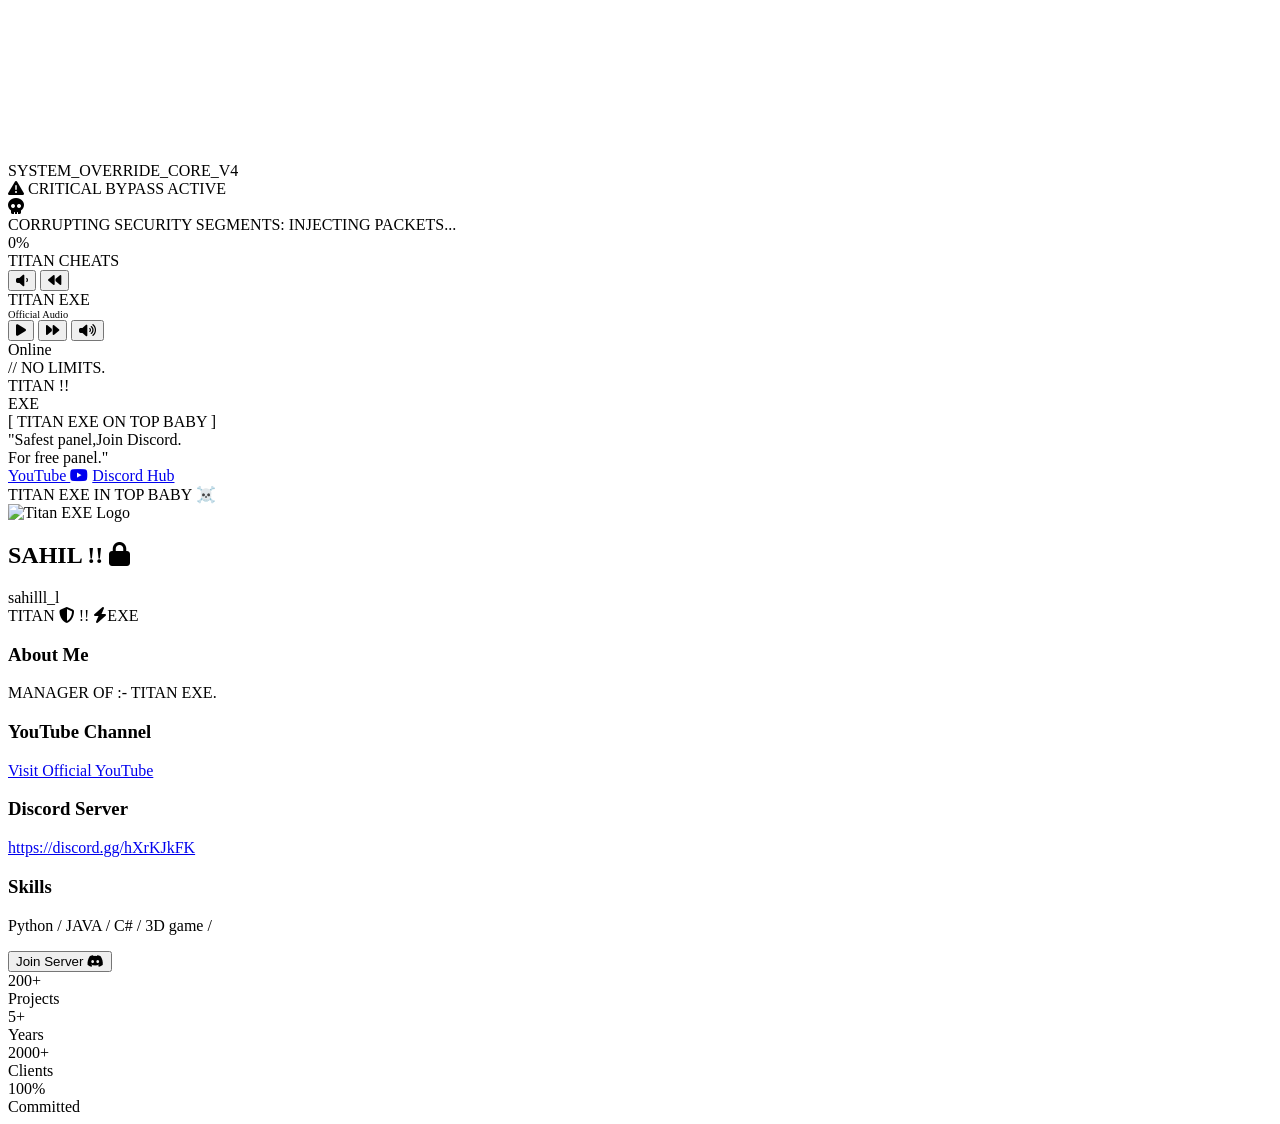
==== commit ad112d84: "Add files via upload" ====
--- a/index.html
+++ b/index.html
@@ -1,404 +1,220 @@
-```html
 <!DOCTYPE html>
 <html lang="en">
-<head>
-<meta charset="UTF-8">
-<meta name="viewport" content="width=device-width, initial-scale=1.0">
-
-<title>Cyber Portfolio</title>
-
-<link href="https://fonts.googleapis.com/css2?family=Orbitron:wght@400;700;900&display=swap" rel="stylesheet">
-
-<style>
-
-:root{
---red:#ff1a1a;
---bg:#050505;
---card:#0d0d0d;
---text:#ffffff;
-}
-
-*{
-margin:0;
-padding:0;
-box-sizing:border-box;
-}
-
-body{
-background:var(--bg);
-color:var(--text);
-font-family:'Orbitron',sans-serif;
-overflow-x:hidden;
-}
-
-canvas{
-position:fixed;
-top:0;
-left:0;
-width:100%;
-height:100%;
-z-index:-1;
-}
-
-header{
-display:flex;
-justify-content:space-between;
-align-items:center;
-padding:25px 60px;
-}
-
-.logo{
-font-size:2rem;
-font-weight:900;
-text-shadow:0 0 20px red;
-}
-
-.logo span{
-color:var(--red);
-}
-
-.online{
-color:#00ff66;
-}
-
-.main{
-display:flex;
-justify-content:space-between;
-align-items:center;
-padding:60px;
-min-height:80vh;
-}
-
-.left{
-width:55%;
-}
-
-.tag{
-color:red;
-letter-spacing:4px;
-margin-bottom:20px;
-}
-
-.title{
-font-size:7rem;
-line-height:.9;
-font-weight:900;
-text-shadow:
-0 0 10px red,
-0 0 30px red,
-0 0 60px red;
-}
-
-.subtitle{
-font-size:2rem;
-margin-top:20px;
-}
-
-.quote{
-margin-top:25px;
-color:#aaa;
-font-style:italic;
-}
-
-.buttons{
-margin-top:35px;
-display:flex;
-gap:20px;
-}
-
-.btn{
-padding:15px 35px;
-text-decoration:none;
-color:white;
-border:2px solid red;
-transition:.3s;
-}
-
-.btn.red{
-background:red;
-}
-
-.btn:hover{
-transform:translateY(-5px);
-box-shadow:0 0 20px red;
-}
-
-.card{
-width:380px;
-background:var(--card);
-border:1px solid rgba(255,0,0,.4);
-border-radius:20px;
-padding:25px;
-box-shadow:0 0 30px rgba(255,0,0,.3);
-}
-
-.avatar{
-width:150px;
-height:150px;
-margin:auto;
-border-radius:50%;
-overflow:hidden;
-border:4px solid red;
-box-shadow:0 0 25px red;
-}
-
-.avatar img{
-width:100%;
-height:100%;
-object-fit:cover;
-}
-
-.name{
-text-align:center;
-font-size:2rem;
-margin-top:15px;
-}
-
-.username{
-text-align:center;
-color:#999;
-}
-
-.info{
-margin-top:25px;
-}
-
-.info h3{
-color:red;
-margin-top:15px;
-}
-
-.join{
-display:block;
-margin-top:25px;
-text-align:center;
-background:red;
-padding:15px;
-border-radius:10px;
-text-decoration:none;
-color:white;
-font-weight:bold;
-}
-
-.stats{
-display:grid;
-grid-template-columns:repeat(4,1fr);
-padding:30px;
-border-top:1px solid #222;
-text-align:center;
-}
-
-.stats h2{
-font-size:3rem;
-text-shadow:0 0 15px red;
-}
-
-.stats p{
-color:#999;
-}
-
-@media(max-width:900px){
-
-.main{
-flex-direction:column;
-gap:40px;
-}
-
-.left{
-width:100%;
-text-align:center;
-}
-
-.title{
-font-size:4rem;
-}
-
-.stats{
-grid-template-columns:repeat(2,1fr);
-gap:20px;
-}
-
-}
-
-</style>
-</head>
-<body>
-
-<canvas id="matrix"></canvas>
-
-<header>
-
-<div class="logo">
-CYBER <span>HUB</span>
-</div>
-
-<div class="online">
-🟢 ONLINE
-</div>
-
-</header>
-
-<section class="main">
-
-<div class="left">
-
-<div class="tag">
-// NO EXCUSES. NO LIMITS.
-</div>
-
-<div class="title">
-CYBER<br>
-HUB
-</div>
-
-<div class="subtitle">
-[ ON TOP ]
-</div>
-
-<div class="quote">
-"While others sleep, I build.<br>
-While others talk, I execute."
-</div>
-
-<div class="buttons">
-<a href="#" class="btn red">YOUTUBE</a>
-<a href="#" class="btn">DISCORD</a>
-</div>
-
-</div>
-
-<div class="card">
-
-<div class="avatar">
-<img src="https://via.placeholder.com/300" alt="">
-</div>
-
-<div class="name">
-Cyber Hub 🔒
-</div>
-
-<div class="username">
-@cyberhub
-</div>
-
-<div class="info">
-
-<h3>ABOUT</h3>
-<p>Owner & Developer</p>
-
-<h3>DISCORD</h3>
-<p>discord.gg/example</p>
-
-<h3>SKILLS</h3>
-<p>Python / JS / Java / C#</p>
-
-</div>
-
-<a href="#" class="join">
-JOIN SERVER
-</a>
-
-</div>
-
-</section>
-
-<section class="stats">
-
-<div>
-<h2>200+</h2>
-<p>Projects</p>
-</div>
-
-<div>
-<h2>5+</h2>
-<p>Years</p>
-</div>
-
-<div>
-<h2>2000+</h2>
-<p>Clients</p>
-</div>
-
-<div>
-<h2>100%</h2>
-<p>Committed</p>
-</div>
-
-</section>
-
-<script>
-
-const canvas =
-document.getElementById("matrix");
-
-const ctx =
-canvas.getContext("2d");
-
-canvas.width =
-window.innerWidth;
-
-canvas.height =
-window.innerHeight;
-
-const chars =
-"01CYBERHUB";
-
-const size = 14;
-
-const cols =
-canvas.width / size;
-
-const drops =
-Array(Math.floor(cols)).fill(1);
-
-function draw(){
-
-ctx.fillStyle =
-"rgba(0,0,0,0.08)";
-
-ctx.fillRect(
-0,0,
-canvas.width,
-canvas.height
-);
-
-ctx.fillStyle =
-"#ff0000";
-
-ctx.font =
-size + "px monospace";
-
-for(let i=0;i<drops.length;i++){
-
-const text =
-chars[
-Math.floor(
-Math.random()*chars.length
-)
-];
-
-ctx.fillText(
-text,
-i*size,
-drops[i]*size
-);
-
-if(
-drops[i]*size >
-canvas.height &&
-Math.random() > 0.975
-){
-drops[i]=0;
-}
-
-drops[i]++;
-}
-}
-
-setInterval(draw,33);
-
-</script>
-
-</body>
+  <head>
+    <meta charset="UTF-8" />
+    <meta name="viewport" content="width=device-width, initial-scale=1.0" />
+    <title>TITAN EXE | Official TITAN EXE</title>
+
+    <link rel="preconnect" href="https://fonts.googleapis.com" />
+    <link rel="preconnect" href="https://fonts.gstatic.com" crossorigin />
+    <link
+      href="https://fonts.googleapis.com/css2?family=Orbitron:wght@500;700;900&family=Rajdhani:wght@500;600;700&family=Share+Tech+Mono&display=swap"
+      rel="stylesheet"
+    />
+
+    <link
+      rel="stylesheet"
+      href="https://cdnjs.cloudflare.com/ajax/libs/font-awesome/6.4.0/css/all.min.css"
+    />
+    <link rel="stylesheet" href="style.css" />
+  </head>
+  <body>
+    <div id="hacking-loader">
+      <canvas id="matrix-canvas"></canvas>
+      <div class="scanlines"></div>
+      <div class="glitch-vignette"></div>
+
+      <div class="loader-terminal-full">
+        <div class="terminal-header-full">
+          <div class="header-left">
+            <span class="dot red-pulse"></span>
+            <span class="dot red-pulse-delayed1"></span>
+            <span class="dot red-pulse-delayed2"></span>
+            <span
+              class="terminal-title data-glitch"
+              data-text="SYSTEM_OVERRIDE_CORE_V4"
+              >SYSTEM_OVERRIDE_CORE_V4</span
+            >
+          </div>
+          <div class="header-right">
+            <i class="fa-solid fa-triangle-exclamation"></i> CRITICAL BYPASS
+            ACTIVE
+          </div>
+        </div>
+
+        <div class="terminal-body-full" id="loader-logs"></div>
+
+        <div class="loader-footer-full">
+          <div class="progress-status-container">
+            <span class="status-icon"><i class="fa-solid fa-skull"></i></span>
+            <div class="progress-status-text">
+              CORRUPTING SECURITY SEGMENTS:
+              <span class="loading-blink" id="status-string"
+                >INJECTING PACKETS...</span
+              >
+            </div>
+          </div>
+          <div class="loader-progress-container-full">
+            <div class="loader-progress-bar-full" id="loader-progress"></div>
+            <div class="loader-percentage-full" id="loader-percentage">0%</div>
+          </div>
+        </div>
+      </div>
+    </div>
+
+    <div id="particle-container"></div>
+
+    <audio id="bgMusic" loop>
+      <source
+        src="https://www.image2url.com/r2/default/audio/1780821429758-8bbe072d-3b9f-4ade-9f46-689be12c925a.mp3"
+        type="audio/mpeg"
+      />
+    </audio>
+
+    <header class="animate-fade-in">
+      <div class="brand-logo data-glitch" data-text="TITAN">
+        TITAN <span>CHEATS</span>
+      </div>
+      <div class="music-bar">
+        <button class="audio-btn vol-btn" id="volDownBtn" title="Volume Down">
+          <i class="fa-solid fa-volume-low"></i>
+        </button>
+        <button class="audio-btn" id="prevBtn">
+          <i class="fa-solid fa-backward"></i>
+        </button>
+        <div class="music-info">
+          <span id="trackName">TITAN EXE</span>
+          <small
+            id="artistName"
+            style="color: var(--text-gray); font-size: 0.65rem; display: block"
+            >Official Audio</small
+          >
+        </div>
+        <button class="audio-btn" id="musicBtn">
+          <i class="fa-solid fa-play"></i>
+        </button>
+        <button class="audio-btn" id="nextBtn">
+          <i class="fa-solid fa-forward"></i>
+        </button>
+        <button class="audio-btn vol-btn" id="volUpBtn" title="Volume Up">
+          <i class="fa-solid fa-volume-high"></i>
+        </button>
+      </div>
+      <div class="status-badge"><span class="pulse-node"></span> Online</div>
+    </header>
+
+    <div class="main-workspace">
+      <div class="left-panel">
+        <div class="terminal-tag animate-text-pop">
+          //  NO LIMITS.
+        </div>
+        <div class="main-title animate-text-glow">
+          TITAN <span>!!</span><br />EXE
+        </div>
+        <div class="branding-sub animate-text-reveal">[ TITAN EXE ON TOP BABY ]</div>
+        <div class="motto-box animate-text-fade">
+          "Safest panel,Join Discord. <br />For free panel."
+        </div>
+        <div class="action-cluster animate-buttons">
+          <a
+            href="https://youtube.com/@titanexe999?si=K63Sg3SIXY98_gfB"
+            target="_blank"
+            class="trigger-btn btn-fill sound-btn"
+            >YouTube <i class="fa-brands fa-youtube"></i
+          ></a>
+          <a
+            href="https://discord.gg/hXrKJkFK"
+            target="_blank"
+            class="trigger-btn btn-border sound-btn"
+            >Discord Hub</a
+          >
+        </div>
+      </div>
+
+      <div class="right-panel">
+        <div class="profile-container animate-card-rise">
+          <div class="speech-header animate-text-fade" id="discordStatusText">
+            TITAN EXE IN TOP BABY ☠️
+          </div>
+          <div class="identity-card">
+            <div class="avatar-frame">
+              <img
+                  id="discordAvatar"
+                  src="logo.png"
+                  alt="Titan EXE Logo"
+                 />
+              <span class="live-status-dot online" id="statusDot"></span>
+            </div>
+            <h2 class="animate-text-pop">
+              SAHIL !! <i class="fa-solid fa-lock"></i>
+            </h2>
+            <div class="user-tag" id="discordTag">sahilll_l</div>
+          </div>
+          <div class="badge-grid">
+            <span class="badge-node animate-pulse-slow">TITAN</span>
+            <span class="badge-node animate-pulse-slow"
+              ><i class="fa-solid fa-shield-halved"></i> !!</span
+            >
+            <span class="badge-node animate-pulse-slow"
+              ><i class="fa-solid fa-bolt"></i>EXE</span
+            >
+          </div>
+          <div class="separator"></div>
+          <div class="meta-details">
+            <h3 class="animate-text-reveal">About Me</h3>
+            <p id="customStatus" class="animate-text-fade">
+              MANAGER OF :- TITAN EXE.
+            </p>
+
+            <h3 class="animate-text-reveal">YouTube Channel</h3>
+            <p class="animate-text-fade">
+              <a
+                href="https://youtube.com/@titanexe999?si=K63Sg3SIXY98_gfB"
+                target="_blank"
+                class="meta-link sound-btn"
+                >Visit Official YouTube</a
+              >
+            </p>
+
+            <h3 class="animate-text-reveal">Discord Server</h3>
+            <p class="animate-text-fade">
+              <a
+                href="https://discord.gg/hXrKJkFK"
+                target="_blank"
+                class="meta-link sound-btn"
+                >https://discord.gg/hXrKJkFK</a
+              >
+            </p>
+
+            <h3 class="animate-text-reveal">Skills</h3>
+            <p class="animate-text-fade">Python / JAVA / C# / 3D game /</p>
+          </div>
+          <button class="action-connect sound-btn" id="joinServerBtn">
+            Join Server <i class="fa-brands fa-discord"></i>
+          </button>
+        </div>
+      </div>
+    </div>
+
+    <div class="metric-footer animate-fade-in">
+      <div class="metric-node">
+        <div class="metric-val">200+</div>
+        <div class="metric-lbl">Projects</div>
+      </div>
+      <div class="metric-node">
+        <div class="metric-val">5+</div>
+        <div class="metric-lbl">Years</div>
+      </div>
+      <div class="metric-node">
+        <div class="metric-val">2000+</div>
+        <div class="metric-lbl">Clients</div>
+      </div>
+      <div class="metric-node">
+        <div class="metric-val">100%</div>
+        <div class="metric-lbl">Committed</div>
+      </div>
+    </div>
+
+    <script src="script.js"></script>
+  </body>
 </html>
-```
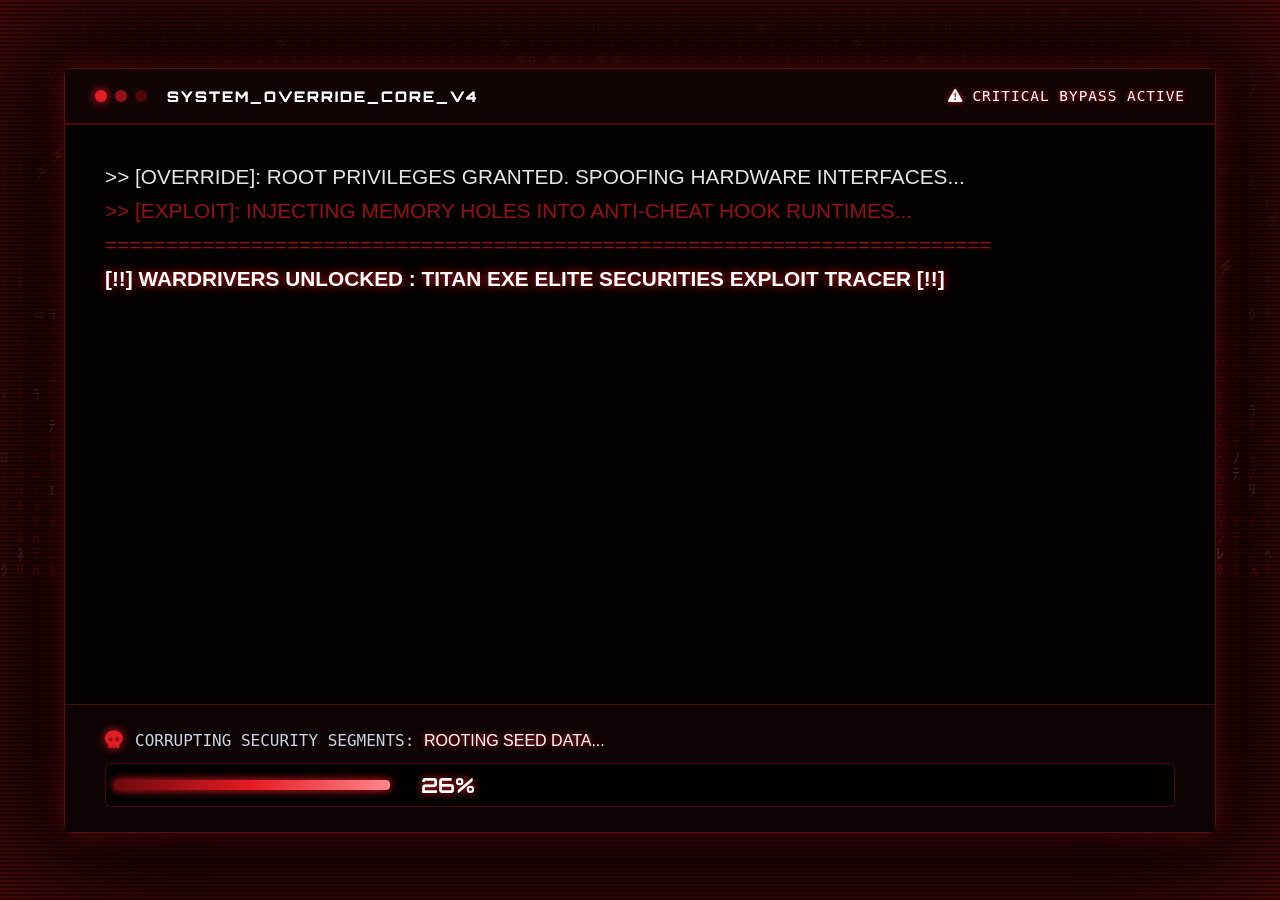
==== commit 212bf361: "Add files via upload" ====
--- a/index.html
+++ b/index.html
@@ -217,4 +217,4 @@
 
     <script src="script.js"></script>
   </body>
-</html>
+</html>
--- a/style.css
+++ b/style.css
@@ -0,0 +1,761 @@
+/* --- BASE STYLING & VARIABLE CONFIG --- */
+* {
+  margin: 0;
+  padding: 0;
+  box-sizing: border-box;
+  font-family: "Rajdhani", sans-serif;
+}
+
+:root {
+  --bg-deep: #050505;
+  --primary-red: #e61c24;
+  --neon-glow: 0 0 25px #e61c24, 0 0 10px rgba(230, 28, 36, 0.6);
+  --panel-bg: rgba(13, 13, 13, 0.88);
+  --border-line: rgba(230, 28, 36, 0.4);
+  --text-gray: #a0a0a0;
+
+  --loader-red: #e61c24;
+  --loader-glow-red: #ff4d53;
+  --loader-dark-red: #6e090c;
+  --loader-muted-red: #941115;
+}
+
+body {
+  background-color: var(--bg-deep);
+  color: #ffffff;
+  min-height: 100vh;
+  overflow-x: hidden;
+  display: flex;
+  flex-direction: column;
+  position: relative;
+}
+
+/* --- MOUSE GLOW TRAIL DESIGN (AGER MOTO) --- */
+.cursor-trail {
+  position: fixed;
+  font-family: "Orbitron", sans-serif;
+  font-size: 1.3rem;
+  font-weight: 900;
+  color: var(--primary-red);
+  text-shadow: 0 0 12px #e61c24, 0 0 5px #ffffff;
+  pointer-events: none;
+  z-index: 99999;
+  transform: translate(-50%, -50%);
+  animation: fadeOutTrail 0.7s forwards ease-out;
+}
+
+@keyframes fadeOutTrail {
+  0% {
+    opacity: 1;
+    transform: translate(-50%, -50%) scale(1.3);
+  }
+  100% {
+    opacity: 0;
+    transform: translate(-50%, -35%) scale(0.3);
+  }
+}
+
+/* --- TEXT AND COMPONENT ANIMATIONS --- */
+.animate-fade-in {
+  animation: fadeIn 1.2s ease-out forwards;
+}
+.animate-text-pop {
+  opacity: 0;
+  animation: textPop 0.8s cubic-bezier(0.175, 0.885, 0.32, 1.275) 0.3s forwards;
+}
+.animate-text-glow {
+  opacity: 0;
+  animation: textPop 1s cubic-bezier(0.175, 0.885, 0.32, 1.275) 0.1s forwards;
+  text-shadow: var(--neon-glow);
+}
+.animate-text-reveal {
+  opacity: 0;
+  animation: textReveal 0.9s ease-out 0.4s forwards;
+}
+.animate-text-fade {
+  opacity: 0;
+  animation: fadeIn 1.5s ease-out 0.6s forwards;
+}
+.animate-card-rise {
+  opacity: 0;
+  animation: cardRise 1.2s cubic-bezier(0.25, 1, 0.5, 1) forwards;
+}
+.animate-buttons {
+  opacity: 0;
+  animation: fadeIn 1s ease-out 0.8s forwards;
+}
+.animate-pulse-slow {
+  animation: pulse-glow 2.5s infinite ease-in-out;
+}
+.avatar-frame img {
+    width: 140px;
+    height: 140px;
+    border-radius: 50%;
+    object-fit: cover;
+    display: block;
+}
+
+@keyframes fadeIn {
+  from {
+    opacity: 0;
+  }
+  to {
+    opacity: 1;
+  }
+}
+@keyframes textPop {
+  from {
+    opacity: 0;
+    transform: scale(0.8) translateY(20px);
+  }
+  to {
+    opacity: 1;
+    transform: scale(1) translateY(0);
+  }
+}
+@keyframes textReveal {
+  from {
+    opacity: 0;
+    transform: translateX(-30px);
+    filter: blur(5px);
+  }
+  to {
+    opacity: 1;
+    transform: translateX(0);
+    filter: blur(0);
+  }
+}
+@keyframes cardRise {
+  from {
+    opacity: 0;
+    transform: translateY(60px);
+    filter: blur(10px);
+  }
+  to {
+    opacity: 1;
+    transform: translateY(0);
+    filter: blur(0);
+  }
+}
+@keyframes pulse-glow {
+  0%,
+  100% {
+    transform: scale(1);
+    opacity: 0.9;
+  }
+  50% {
+    transform: scale(1.04);
+    opacity: 1;
+  }
+}
+
+/* --- RED MATRIX LOADER --- */
+#hacking-loader {
+  position: fixed;
+  top: 0;
+  left: 0;
+  width: 100%;
+  height: 100%;
+  background-color: #030101;
+  z-index: 100000;
+  display: flex;
+  align-items: center;
+  justify-content: center;
+  overflow: hidden;
+  transition: opacity 0.5s ease, visibility 0.5s;
+}
+#hacking-loader.fade-out {
+  opacity: 0;
+  visibility: hidden;
+}
+#matrix-canvas {
+  position: absolute;
+  top: 0;
+  left: 0;
+  width: 100%;
+  height: 100%;
+  z-index: 1;
+  opacity: 0.22;
+}
+.scanlines {
+  position: absolute;
+  top: 0;
+  left: 0;
+  width: 100%;
+  height: 100%;
+  background: linear-gradient(rgba(18, 16, 16, 0) 50%, rgba(0, 0, 0, 0.4) 50%);
+  background-size: 100% 4px;
+  z-index: 5;
+  pointer-events: none;
+}
+.glitch-vignette {
+  position: absolute;
+  top: 0;
+  left: 0;
+  width: 100%;
+  height: 100%;
+  box-shadow: inset 0 0 150px rgba(230, 28, 36, 0.4),
+    inset 0 0 50px rgba(0, 0, 0, 0.9);
+  z-index: 4;
+  pointer-events: none;
+}
+.loader-terminal-full {
+  width: 90%;
+  height: 85%;
+  max-width: 1300px;
+  background: rgba(6, 2, 2, 0.96);
+  border: 1px solid rgba(230, 28, 36, 0.4);
+  box-shadow: 0 0 30px rgba(230, 28, 36, 0.3);
+  display: flex;
+  flex-direction: column;
+  position: relative;
+  z-index: 10;
+  border-radius: 8px;
+}
+.terminal-header-full {
+  background: rgba(18, 5, 6, 0.98);
+  padding: 18px 30px;
+  border-bottom: 2px solid rgba(230, 28, 36, 0.3);
+  display: flex;
+  justify-content: space-between;
+  align-items: center;
+}
+.header-left {
+  display: flex;
+  align-items: center;
+  gap: 8px;
+}
+.terminal-header-full .dot {
+  width: 12px;
+  height: 12px;
+  border-radius: 50%;
+  display: inline-block;
+}
+.red-pulse {
+  background: var(--loader-red);
+  box-shadow: 0 0 10px var(--loader-red);
+}
+.red-pulse-delayed1 {
+  background: #941115;
+}
+.red-pulse-delayed2 {
+  background: #520507;
+}
+.terminal-title {
+  font-family: "Orbitron", sans-serif;
+  font-size: 0.9rem;
+  font-weight: 700;
+  color: #ffffff;
+  letter-spacing: 2px;
+  margin-left: 12px;
+}
+.header-right {
+  font-family: "Share Tech Mono", monospace;
+  font-size: 0.9rem;
+  color: #ffffff;
+  letter-spacing: 1px;
+  text-shadow: 0 0 5px var(--primary-red);
+}
+.terminal-body-full {
+  padding: 40px;
+  flex-grow: 1;
+  overflow-y: auto;
+  font-family: "Share Tech Mono", monospace;
+  font-size: 1.3rem;
+  display: flex;
+  flex-direction: column;
+  gap: 10px;
+  background: rgba(5, 2, 2, 0.5);
+}
+.terminal-body-full::-webkit-scrollbar {
+  width: 5px;
+}
+.terminal-body-full::-webkit-scrollbar-thumb {
+  background: rgba(230, 28, 36, 0.3);
+}
+.log-line {
+  opacity: 0;
+  transform: translateX(-10px);
+  animation: codeEntrance 0.2s ease forwards;
+}
+@keyframes codeEntrance {
+  to {
+    opacity: 1;
+    transform: translateX(0);
+  }
+}
+.log-line.green-text {
+  color: var(--loader-glow-red);
+  font-weight: bold;
+  text-shadow: 0 0 8px rgba(255, 77, 83, 0.5);
+}
+.log-line.purple-text {
+  color: var(--loader-muted-red);
+}
+.log-line.red-text {
+  color: #ffffff;
+  font-weight: 700;
+  text-shadow: 0 0 10px var(--primary-red);
+}
+.log-line.white-text {
+  color: #e5e5e5;
+}
+.loader-footer-full {
+  padding: 25px 40px;
+  background: rgba(14, 4, 5, 0.98);
+  border-top: 1px solid rgba(230, 28, 36, 0.3);
+}
+.progress-status-container {
+  display: flex;
+  align-items: center;
+  gap: 12px;
+  margin-bottom: 12px;
+}
+.status-icon {
+  color: var(--loader-red);
+  font-size: 1.1rem;
+  filter: drop-shadow(0 0 5px var(--primary-red));
+}
+.progress-status-text {
+  font-family: "Share Tech Mono", monospace;
+  font-size: 1rem;
+  color: #cbd5e1;
+}
+.loading-blink {
+  animation: textBlink 0.4s infinite alternate;
+  color: #ffffff;
+  text-shadow: 0 0 5px var(--primary-red);
+}
+@keyframes textBlink {
+  0% {
+    opacity: 0.4;
+  }
+  100% {
+    opacity: 1;
+  }
+}
+.loader-progress-container-full {
+  display: flex;
+  align-items: center;
+  gap: 25px;
+  background: rgba(0, 0, 0, 0.8);
+  padding: 8px;
+  border-radius: 6px;
+  border: 1px solid rgba(230, 28, 36, 0.3);
+}
+.loader-progress-bar-full {
+  height: 10px;
+  width: 0%;
+  background: linear-gradient(
+    90deg,
+    var(--loader-dark-red),
+    var(--loader-red),
+    #ff878b
+  );
+  box-shadow: 0 0 10px var(--primary-red);
+  border-radius: 4px;
+}
+.loader-percentage-full {
+  font-family: "Orbitron", sans-serif;
+  color: #ffffff;
+  font-size: 1.3rem;
+  font-weight: 700;
+  min-width: 60px;
+  text-align: right;
+  text-shadow: 0 0 8px var(--primary-red);
+}
+
+/* Glitch Core styling */
+.data-glitch {
+  position: relative;
+}
+.data-glitch::before,
+.data-glitch::after {
+  content: attr(data-text);
+  position: absolute;
+  top: 0;
+  left: 0;
+  width: 100%;
+  height: 100%;
+  background: transparent;
+}
+.data-glitch::before {
+  left: 1px;
+  text-shadow: -1px 0 #ff6b71;
+  clip: rect(44px, 450px, 56px, 0);
+  animation: glitchAnim 6s infinite linear alternate-reverse;
+}
+@keyframes glitchAnim {
+  0% {
+    clip: rect(15px, 9999px, 66px, 0);
+  }
+  100% {
+    clip: rect(34px, 9999px, 55px, 0);
+  }
+}
+
+#particle-container {
+  position: fixed;
+  top: 0;
+  left: 0;
+  width: 100%;
+  height: 100%;
+  pointer-events: none;
+  z-index: 2;
+}
+.floating-particle {
+  position: absolute;
+  background: rgba(230, 28, 36, 0.15);
+  box-shadow: 0 0 8px var(--primary-red);
+  border-radius: 50%;
+  animation: floatUp linear infinite;
+}
+@keyframes floatUp {
+  0% {
+    transform: translateY(105vh) scale(0);
+    opacity: 0;
+  }
+  100% {
+    transform: translateY(-5vh) scale(1);
+    opacity: 0;
+  }
+}
+
+header {
+  display: flex;
+  justify-content: space-between;
+  align-items: center;
+  padding: 25px 6%;
+  z-index: 10;
+  position: relative;
+}
+.brand-logo {
+  font-family: "Orbitron", sans-serif;
+  font-size: 1.6rem;
+  font-weight: 900;
+  letter-spacing: 3px;
+  text-transform: uppercase;
+  text-shadow: 0 0 10px rgba(230, 28, 36, 0.3);
+}
+.brand-logo span {
+  color: var(--primary-red);
+  text-shadow: 0 0 15px #e61c24;
+}
+.music-bar {
+  background: rgba(15, 15, 15, 0.88);
+  border: 1px solid var(--border-line);
+  box-shadow: 0 0 15px rgba(230, 28, 36, 0.15);
+  padding: 8px 22px;
+  border-radius: 30px;
+  display: flex;
+  align-items: center;
+  gap: 12px;
+  backdrop-filter: blur(10px);
+}
+.music-info {
+  font-size: 0.8rem;
+  text-transform: uppercase;
+  letter-spacing: 1px;
+  min-width: 140px;
+  text-align: center;
+}
+.music-info span {
+  color: var(--primary-red);
+  display: block;
+  font-weight: 700;
+  text-shadow: 0 0 5px var(--primary-red);
+}
+.audio-btn {
+  background: var(--primary-red);
+  box-shadow: 0 0 10px var(--primary-red);
+  border: none;
+  width: 28px;
+  height: 28px;
+  border-radius: 50%;
+  color: white;
+  cursor: pointer;
+  display: flex;
+  align-items: center;
+  justify-content: center;
+  font-size: 0.8rem;
+}
+.vol-btn {
+  background: rgba(255, 255, 255, 0.08);
+  border: 1px solid rgba(255, 255, 255, 0.15);
+  box-shadow: none;
+}
+.status-badge {
+  display: flex;
+  align-items: center;
+  gap: 8px;
+  font-size: 0.85rem;
+  text-transform: uppercase;
+  letter-spacing: 2px;
+  color: var(--text-gray);
+}
+.pulse-node {
+  width: 7px;
+  height: 7px;
+  background: #23a55a;
+  border-radius: 50%;
+  box-shadow: 0 0 12px #23a55a;
+}
+
+.main-workspace {
+  display: grid;
+  grid-template-columns: 1.1fr 0.9fr;
+  padding: 0 6%;
+  align-items: center;
+  flex-grow: 1;
+  z-index: 5;
+  position: relative;
+  gap: 40px;
+}
+.left-panel .terminal-tag {
+  color: var(--primary-red);
+  text-shadow: 0 0 8px var(--primary-red);
+  font-family: "Share Tech Mono", monospace;
+  letter-spacing: 4px;
+  margin-bottom: 12px;
+}
+.left-panel .main-title {
+  font-family: "Orbitron", sans-serif;
+  font-size: 5rem;
+  font-weight: 900;
+  line-height: 0.95;
+  margin-bottom: 15px;
+}
+.left-panel .main-title span {
+  color: var(--primary-red);
+}
+.left-panel .branding-sub {
+  font-family: "Orbitron", sans-serif;
+  font-size: 1.3rem;
+  letter-spacing: 4px;
+  margin-bottom: 25px;
+  text-shadow: 0 0 10px rgba(230, 28, 36, 0.3);
+}
+.left-panel .motto-box {
+  border-left: 3px solid var(--primary-red);
+  padding-left: 20px;
+  color: #cccccc;
+  font-size: 1.1rem;
+  font-style: italic;
+  margin-bottom: 40px;
+  max-width: 480px;
+  filter: drop-shadow(0 0 8px rgba(230, 28, 36, 0.2));
+}
+.action-cluster {
+  display: flex;
+  gap: 20px;
+}
+.trigger-btn {
+  padding: 15px 35px;
+  font-family: "Orbitron", sans-serif;
+  font-size: 0.85rem;
+  font-weight: 700;
+  text-transform: uppercase;
+  letter-spacing: 2px;
+  cursor: pointer;
+  transition: all 0.3s;
+  text-decoration: none;
+  display: inline-flex;
+  align-items: center;
+  gap: 10px;
+}
+.btn-fill {
+  background: var(--primary-red);
+  color: white;
+  border: none;
+  clip-path: polygon(0 0, 88% 0, 100% 100%, 0% 100%);
+  padding-right: 45px;
+  box-shadow: var(--neon-glow);
+}
+.btn-fill:hover {
+  box-shadow: 0 0 35px #e61c24;
+  transform: translateY(-2px);
+}
+.btn-border {
+  background: transparent;
+  color: white;
+  border: 1px solid var(--primary-red);
+  box-shadow: inset 0 0 10px rgba(230, 28, 36, 0.2);
+}
+.btn-border:hover {
+  background: rgba(230, 28, 36, 0.1);
+  box-shadow: 0 0 15px var(--primary-red);
+}
+
+.right-panel {
+  display: flex;
+  justify-content: flex-end;
+}
+.profile-container {
+  background: var(--panel-bg);
+  border: 1px solid var(--border-line);
+  box-shadow: 0 0 30px rgba(230, 28, 36, 0.2);
+  backdrop-filter: blur(25px);
+  width: 100%;
+  max-width: 380px;
+  border-radius: 14px;
+  padding: 30px;
+}
+.speech-header {
+  text-align: center;
+  color: #ffffff;
+  text-shadow: 0 0 8px var(--primary-red);
+  font-size: 0.85rem;
+  margin-bottom: 25px;
+  font-family: "Share Tech Mono", monospace;
+}
+.identity-card {
+  display: flex;
+  flex-direction: column;
+  align-items: center;
+}
+.avatar-frame {
+  position: relative;
+  margin-bottom: 15px;
+  width: 110px;
+  height: 110px;
+}
+
+/* Fixed profile frame scaling with high radium glow matrix border */
+.avatar-frame img {
+  width: 100%;
+  height: 100%;
+  border-radius: 50%;
+  border: 3px solid var(--primary-red);
+  box-shadow: var(--neon-glow);
+  object-fit: cover;
+  display: block;
+  background-color: transparent;
+}
+
+.live-status-dot {
+  position: absolute;
+  bottom: 4px;
+  right: 4px;
+  width: 22px;
+  height: 22px;
+  border-radius: 50%;
+  border: 3px solid #0d0d0d;
+}
+.live-status-dot.online {
+  background-color: #23a55a;
+  box-shadow: 0 0 10px #23a55a;
+}
+
+.identity-card h2 {
+  font-family: "Orbitron", sans-serif;
+  font-size: 1.4rem;
+  font-weight: 800;
+  display: flex;
+  align-items: center;
+  gap: 8px;
+  text-shadow: 0 0 8px rgba(230, 28, 36, 0.4);
+}
+.user-tag {
+  color: var(--text-gray);
+  font-size: 0.85rem;
+  font-family: "Share Tech Mono", monospace;
+}
+.badge-grid {
+  display: flex;
+  gap: 8px;
+  margin: 20px 0;
+}
+.badge-node {
+  background: rgba(230, 28, 36, 0.15);
+  border: 1px solid var(--primary-red);
+  box-shadow: 0 0 8px rgba(230, 28, 36, 0.3);
+  padding: 5px 12px;
+  border-radius: 4px;
+  font-size: 0.75rem;
+  font-weight: 700;
+  color: #ffffff;
+}
+.separator {
+  height: 1px;
+  background: rgba(230, 28, 36, 0.2);
+  width: 100%;
+  margin: 20px 0;
+}
+.meta-details {
+  width: 100%;
+  font-size: 0.9rem;
+}
+.meta-details h3 {
+  color: var(--primary-red);
+  text-shadow: 0 0 5px rgba(230, 28, 36, 0.4);
+  font-size: 0.75rem;
+  text-transform: uppercase;
+  margin-bottom: 5px;
+}
+.meta-details p {
+  margin-bottom: 15px;
+  color: #dddddd;
+}
+.meta-link {
+  color: #ffffff;
+  text-shadow: 0 0 5px var(--primary-red);
+  text-decoration: none;
+}
+.action-connect {
+  width: 100%;
+  background: var(--primary-red);
+  box-shadow: var(--neon-glow);
+  color: white;
+  border: none;
+  padding: 14px;
+  border-radius: 6px;
+  font-family: "Orbitron", sans-serif;
+  font-weight: 700;
+  text-transform: uppercase;
+  cursor: pointer;
+  display: flex;
+  align-items: center;
+  justify-content: center;
+  gap: 10px;
+  transition: 0.3s;
+}
+.action-connect:hover {
+  box-shadow: 0 0 30px #e61c24;
+  transform: scale(1.02);
+}
+
+.metric-footer {
+  border-top: 1px solid rgba(230, 28, 36, 0.2);
+  background: rgba(3, 3, 3, 0.95);
+  display: grid;
+  grid-template-columns: repeat(4, 1fr);
+  padding: 25px 6%;
+  text-align: center;
+  z-index: 10;
+}
+.metric-node {
+  position: relative;
+}
+.metric-node:not(:last-child)::after {
+  content: "";
+  position: absolute;
+  right: 0;
+  top: 25%;
+  height: 50%;
+  width: 1px;
+  background: rgba(230, 28, 36, 0.2);
+}
+.metric-val {
+  font-family: "Orbitron", sans-serif;
+  font-size: 1.8rem;
+  font-weight: 900;
+  color: #ffffff;
+  text-shadow: 0 0 10px rgba(230, 28, 36, 0.2);
+}
+.metric-lbl {
+  font-size: 0.8rem;
+  text-transform: uppercase;
+  letter-spacing: 2px;
+  color: var(--text-gray);
+  margin-top: 5px;
+}
